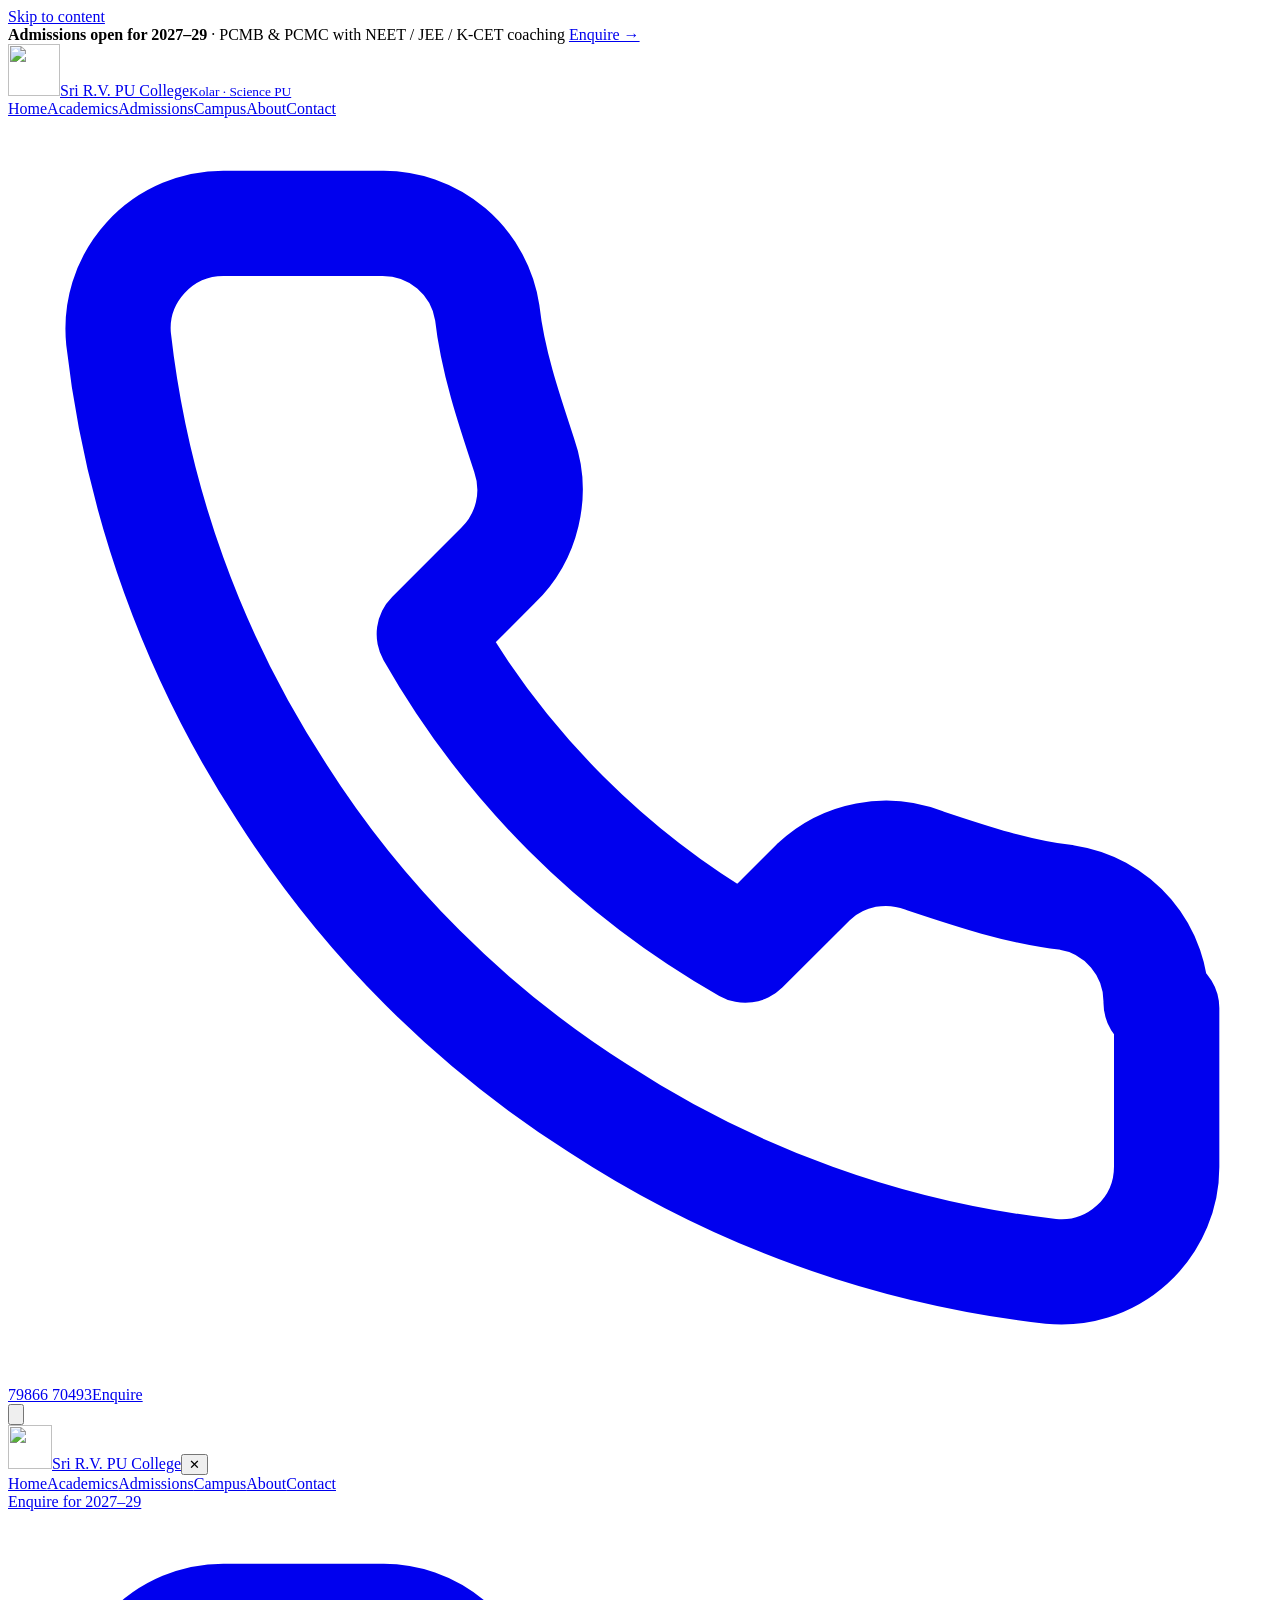
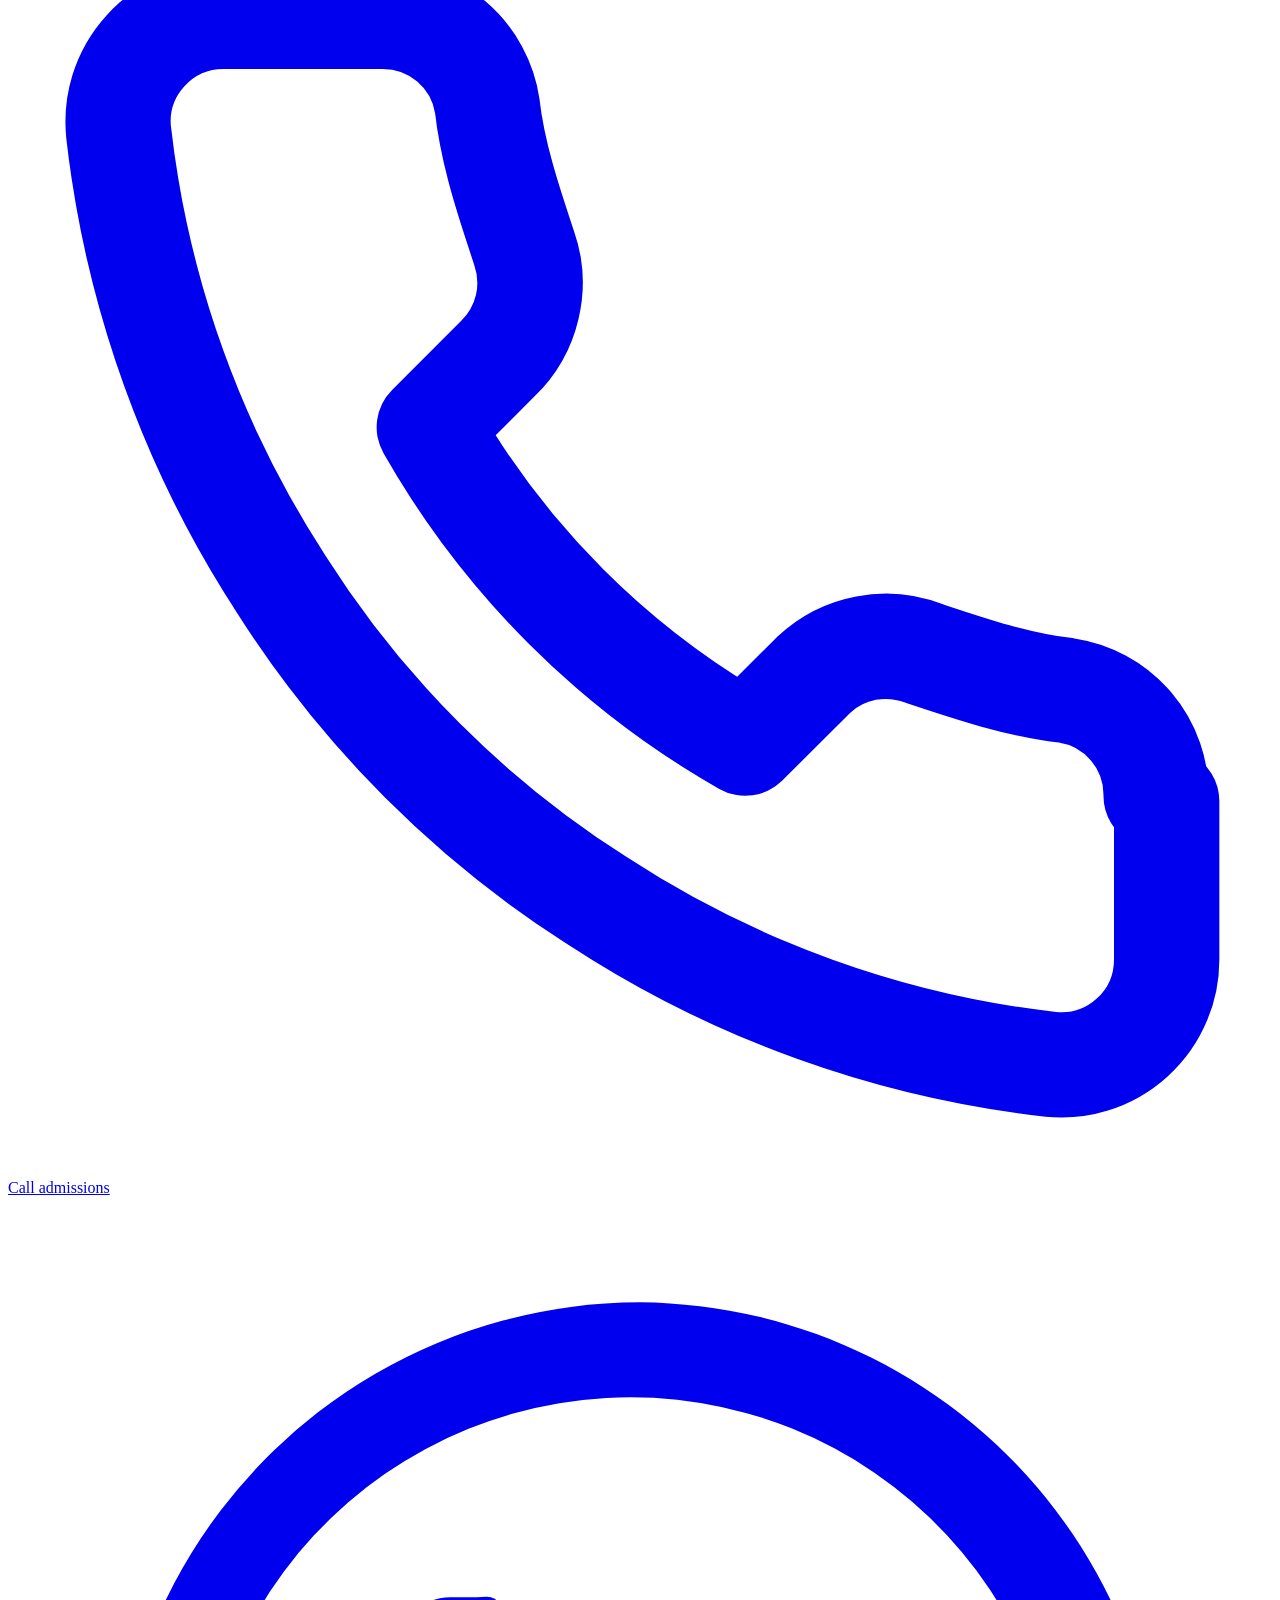
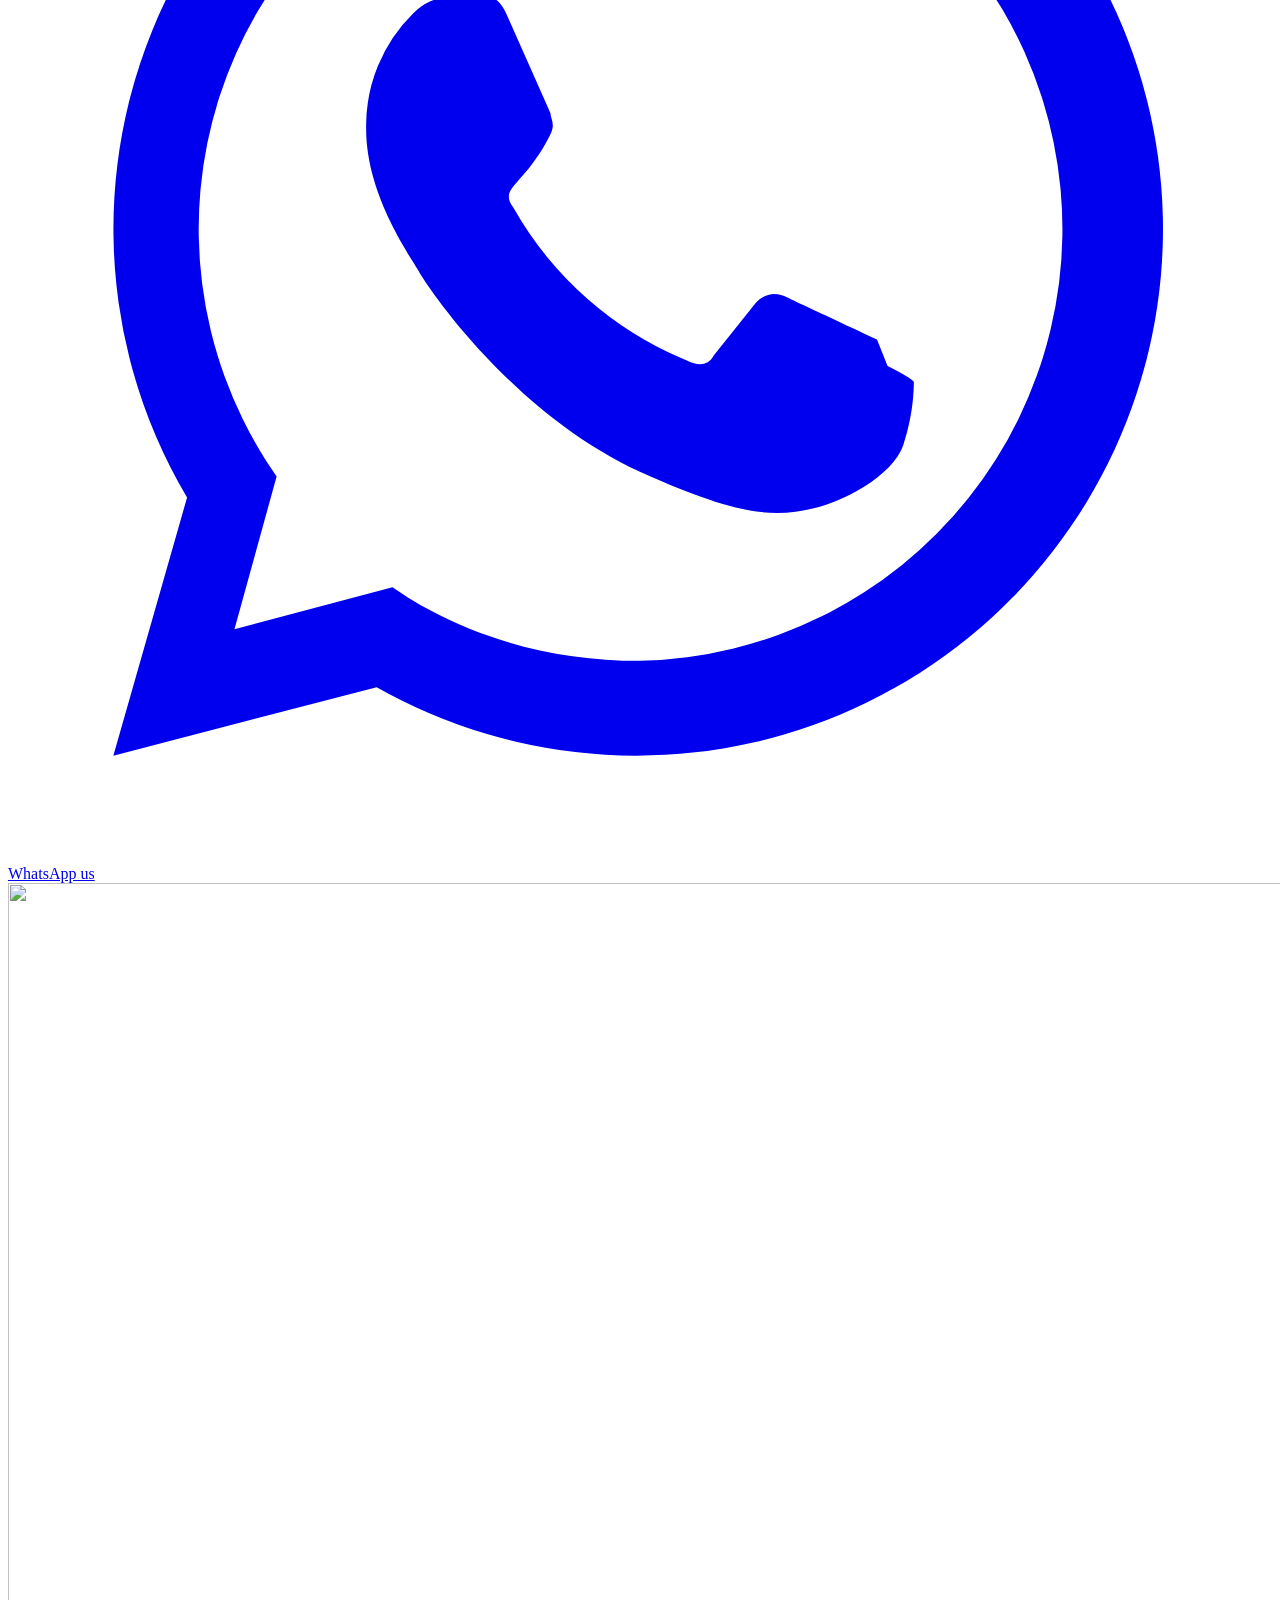
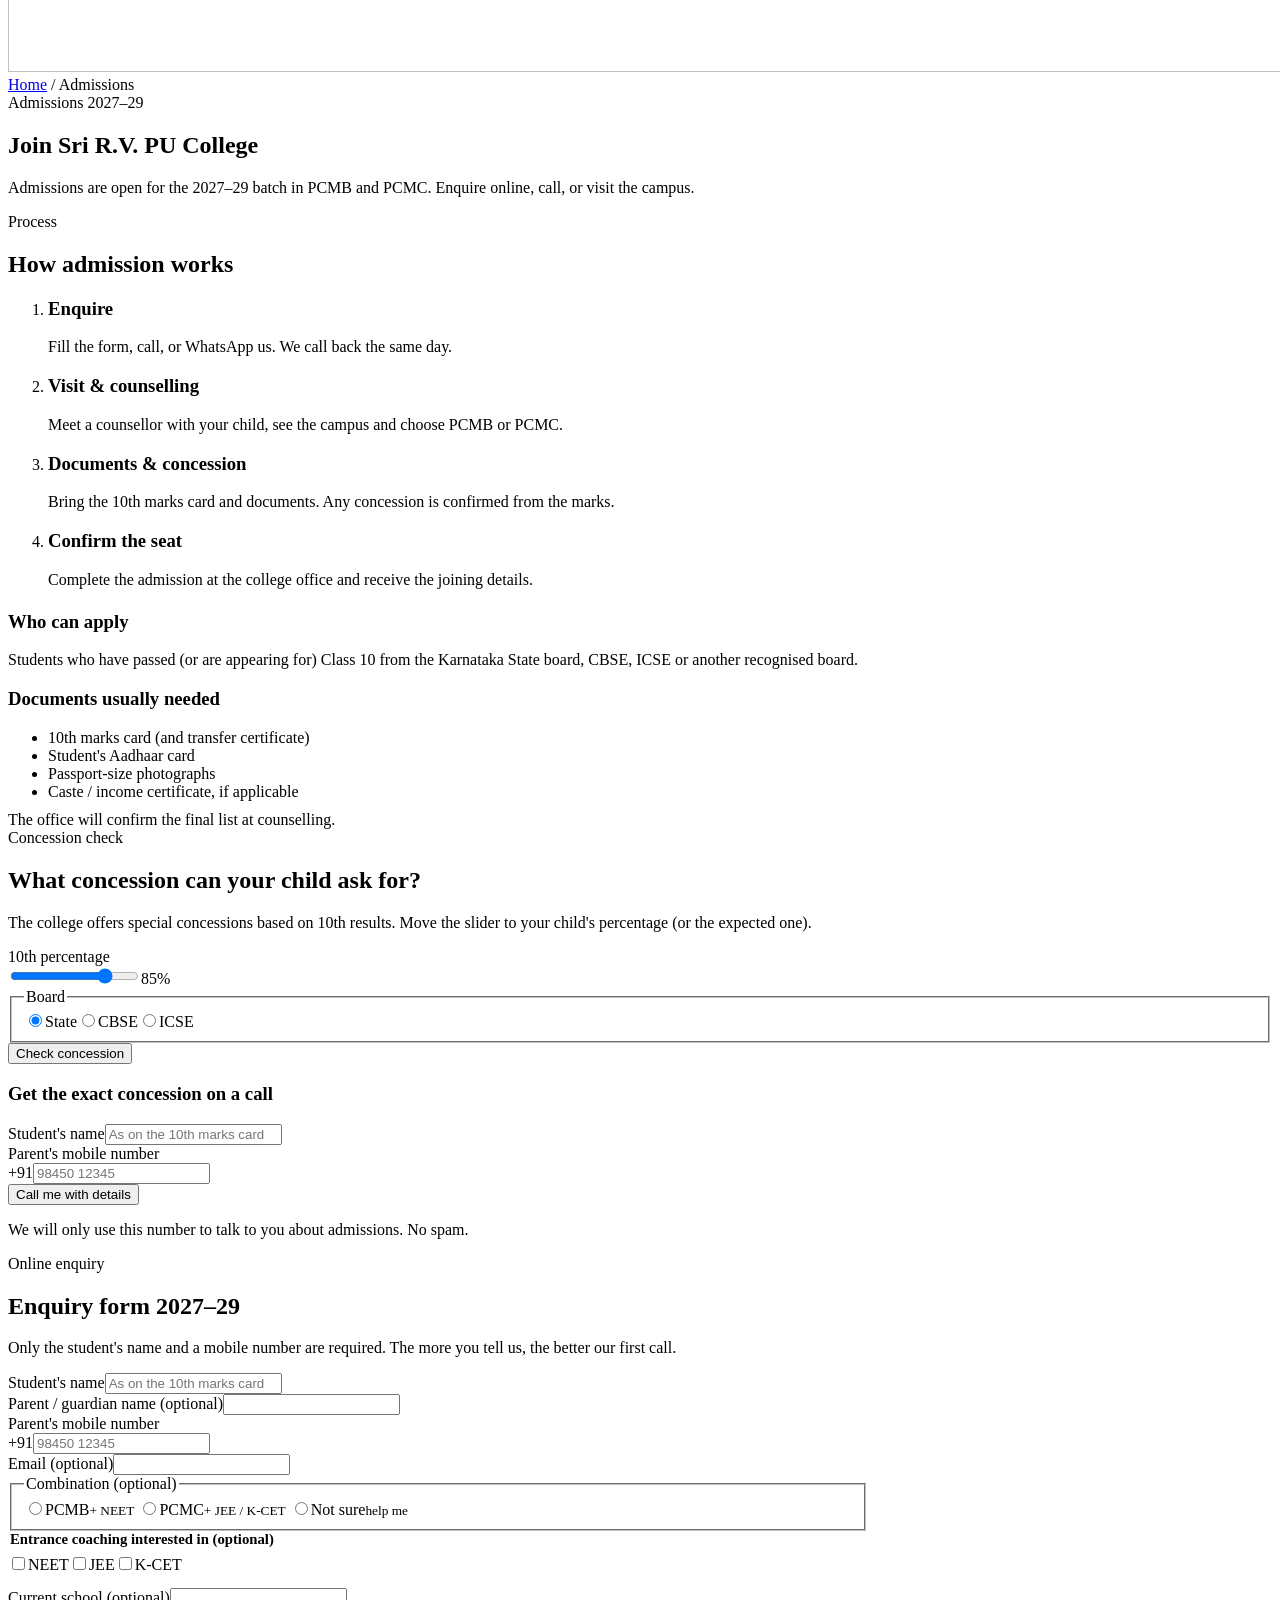
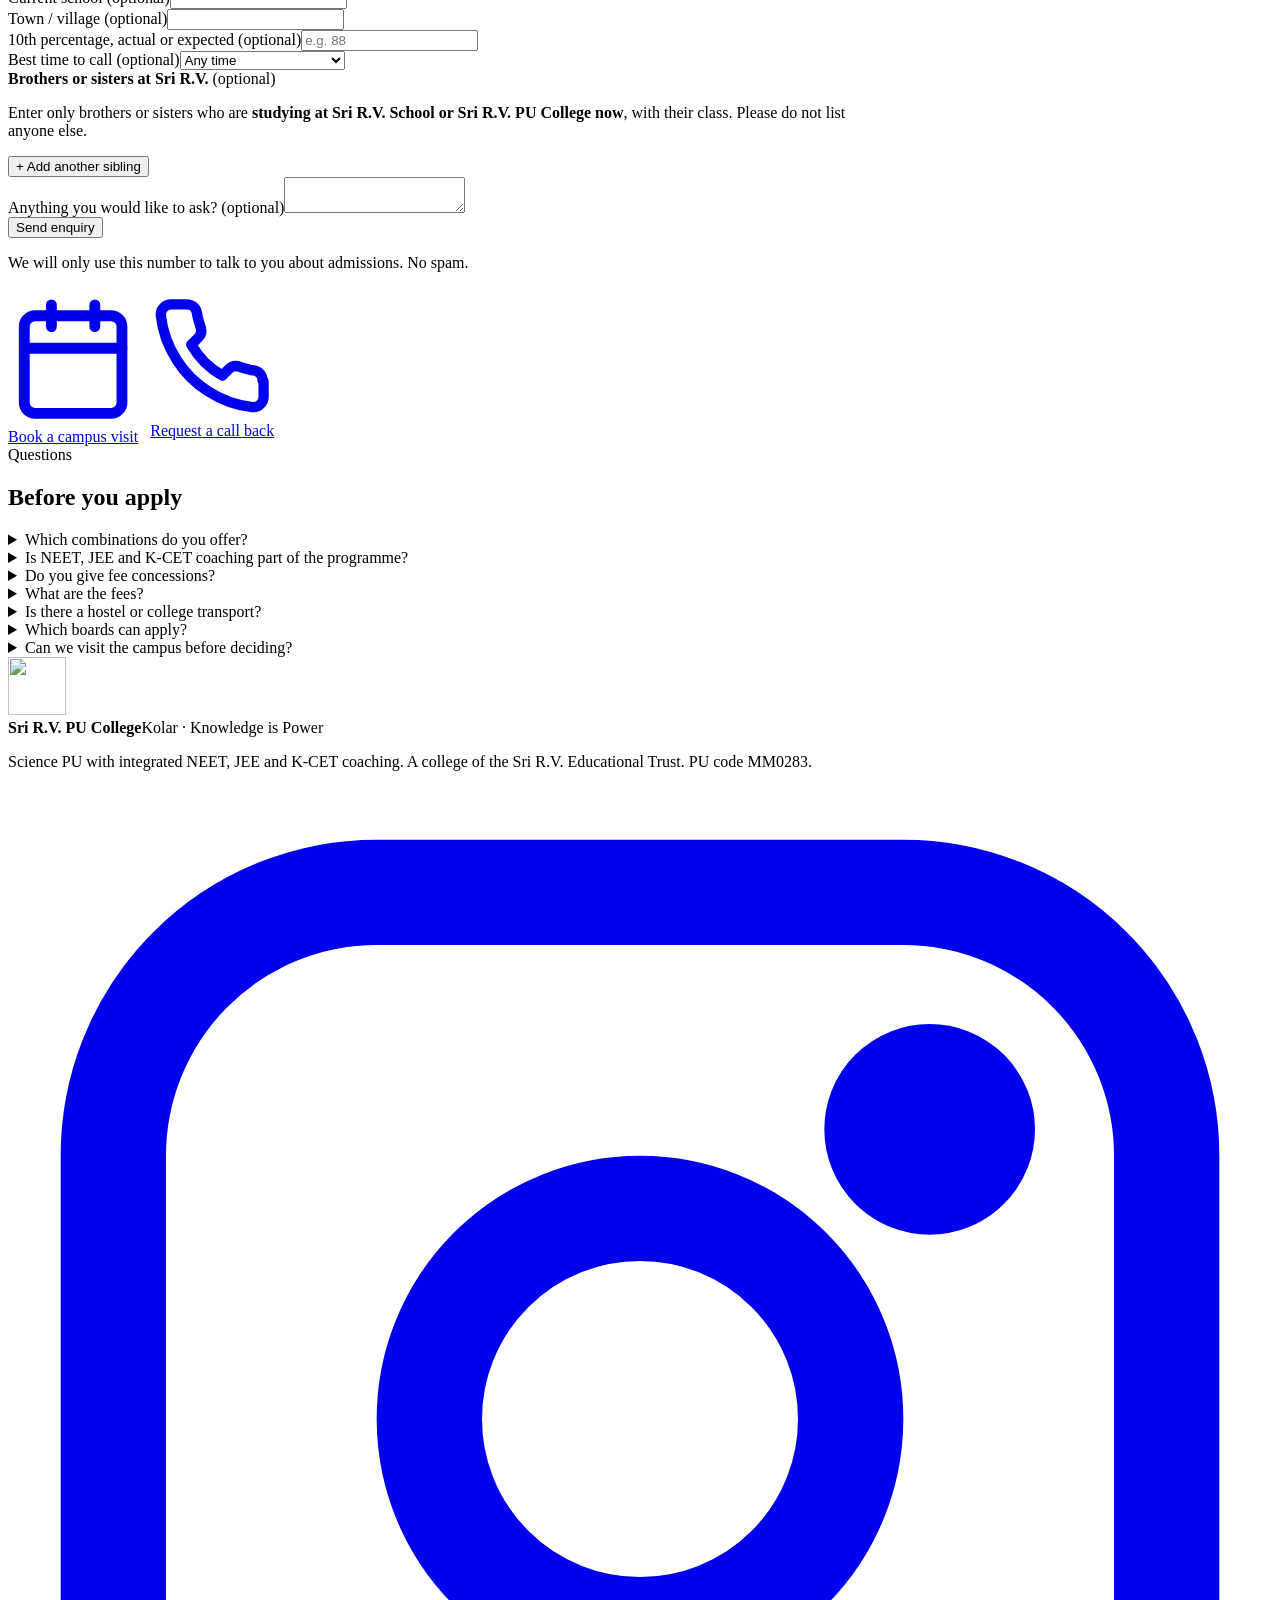
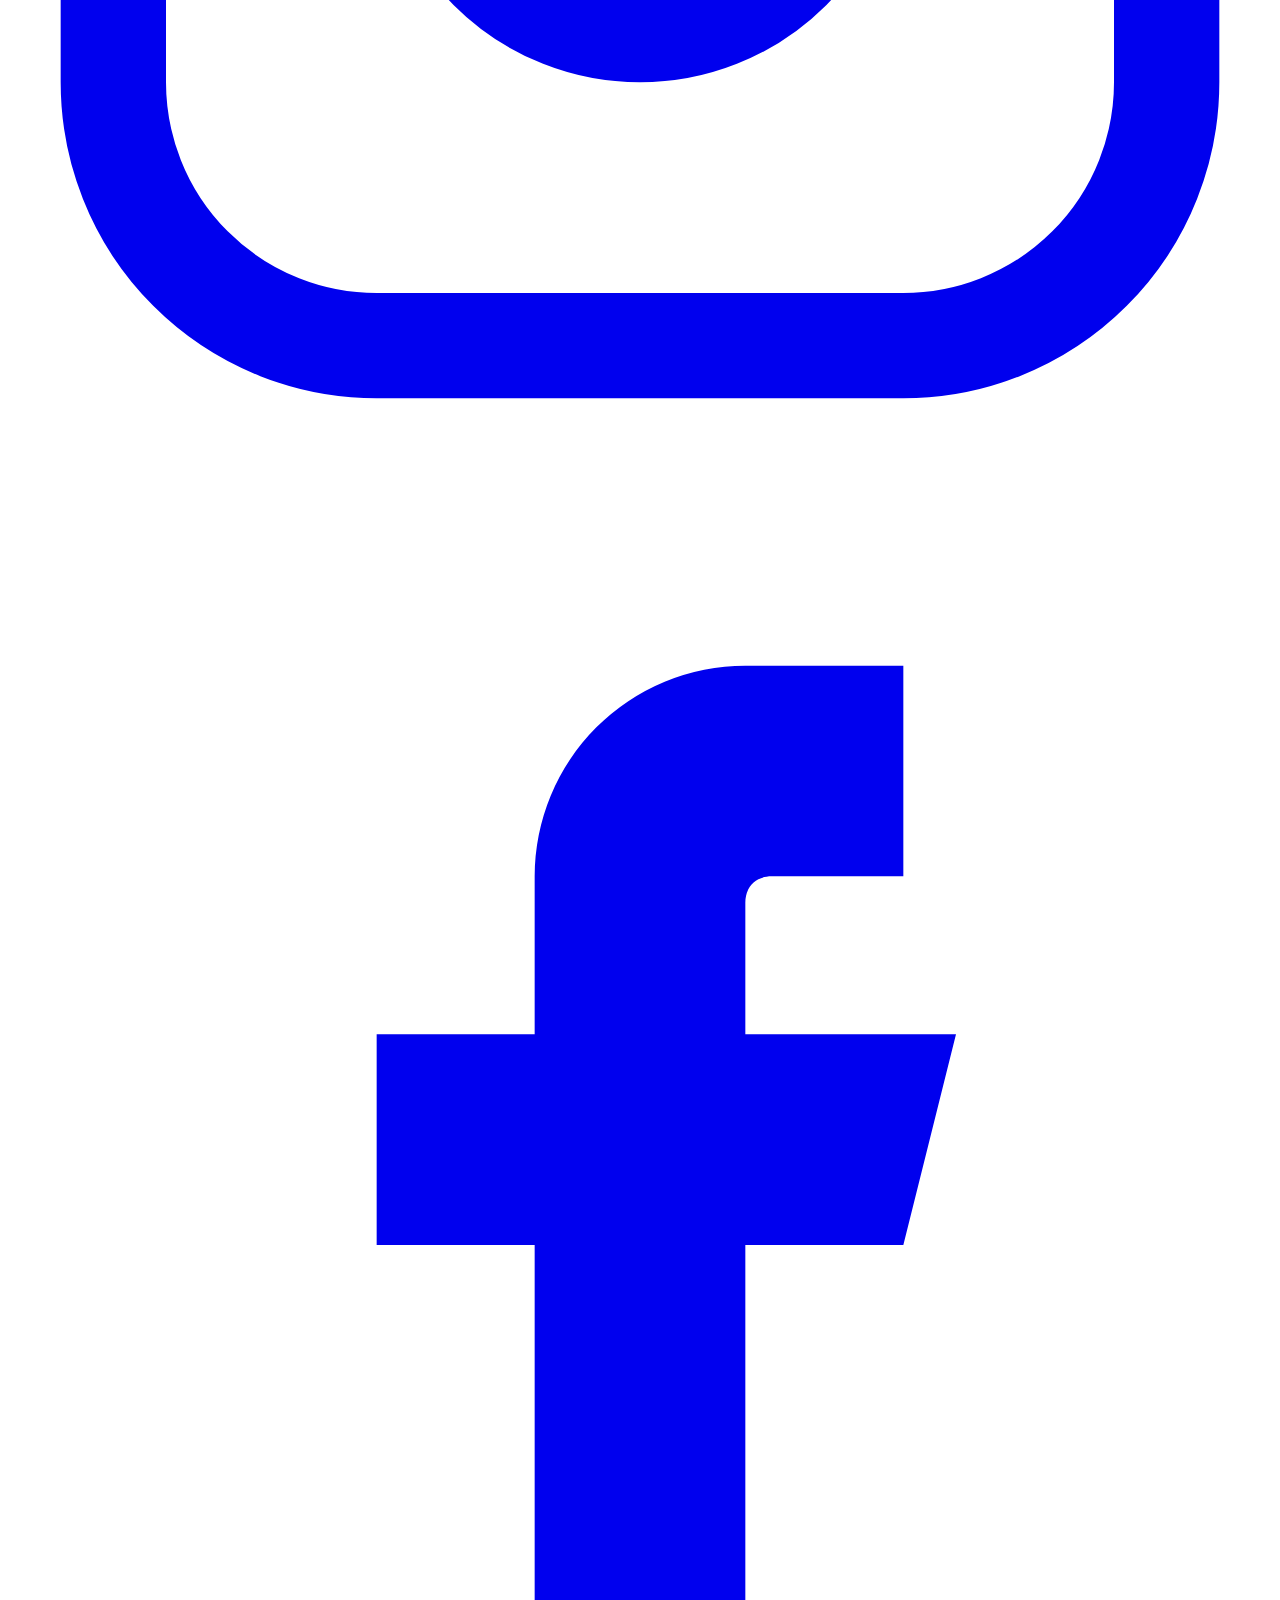
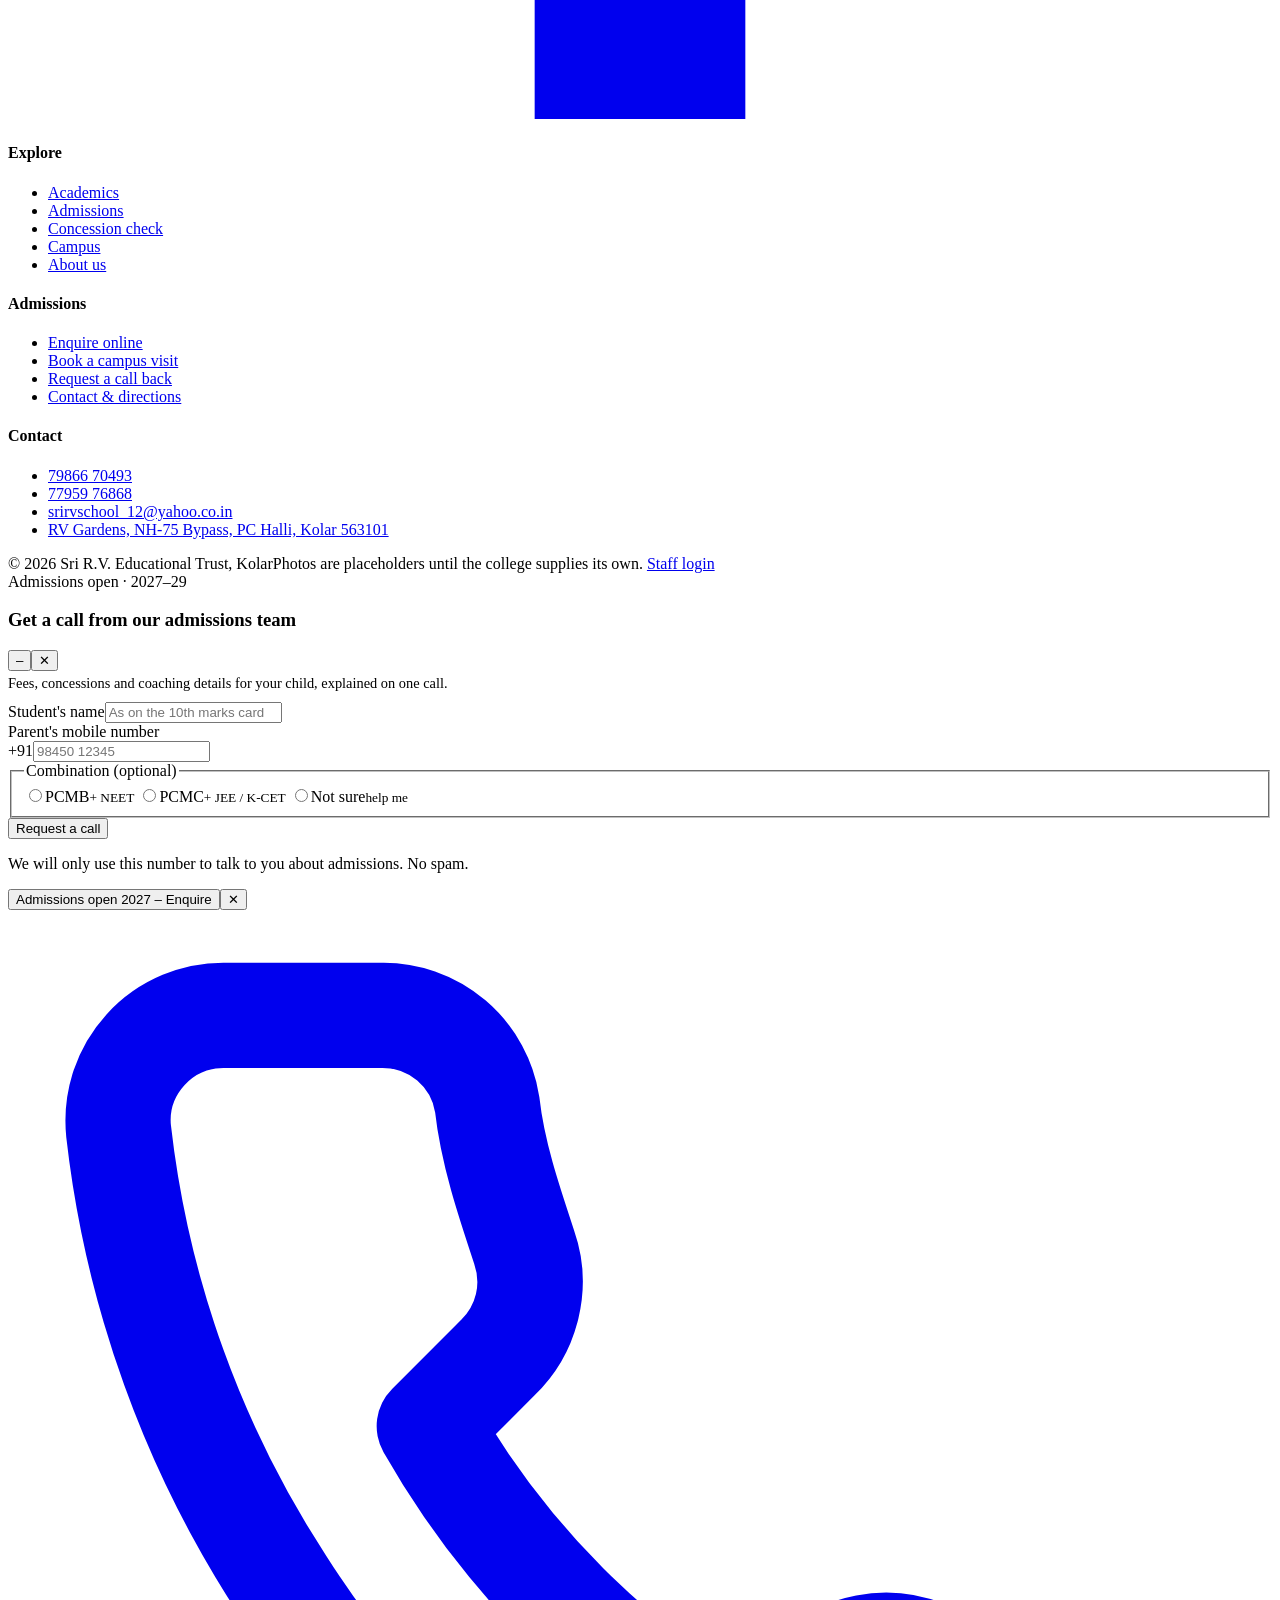
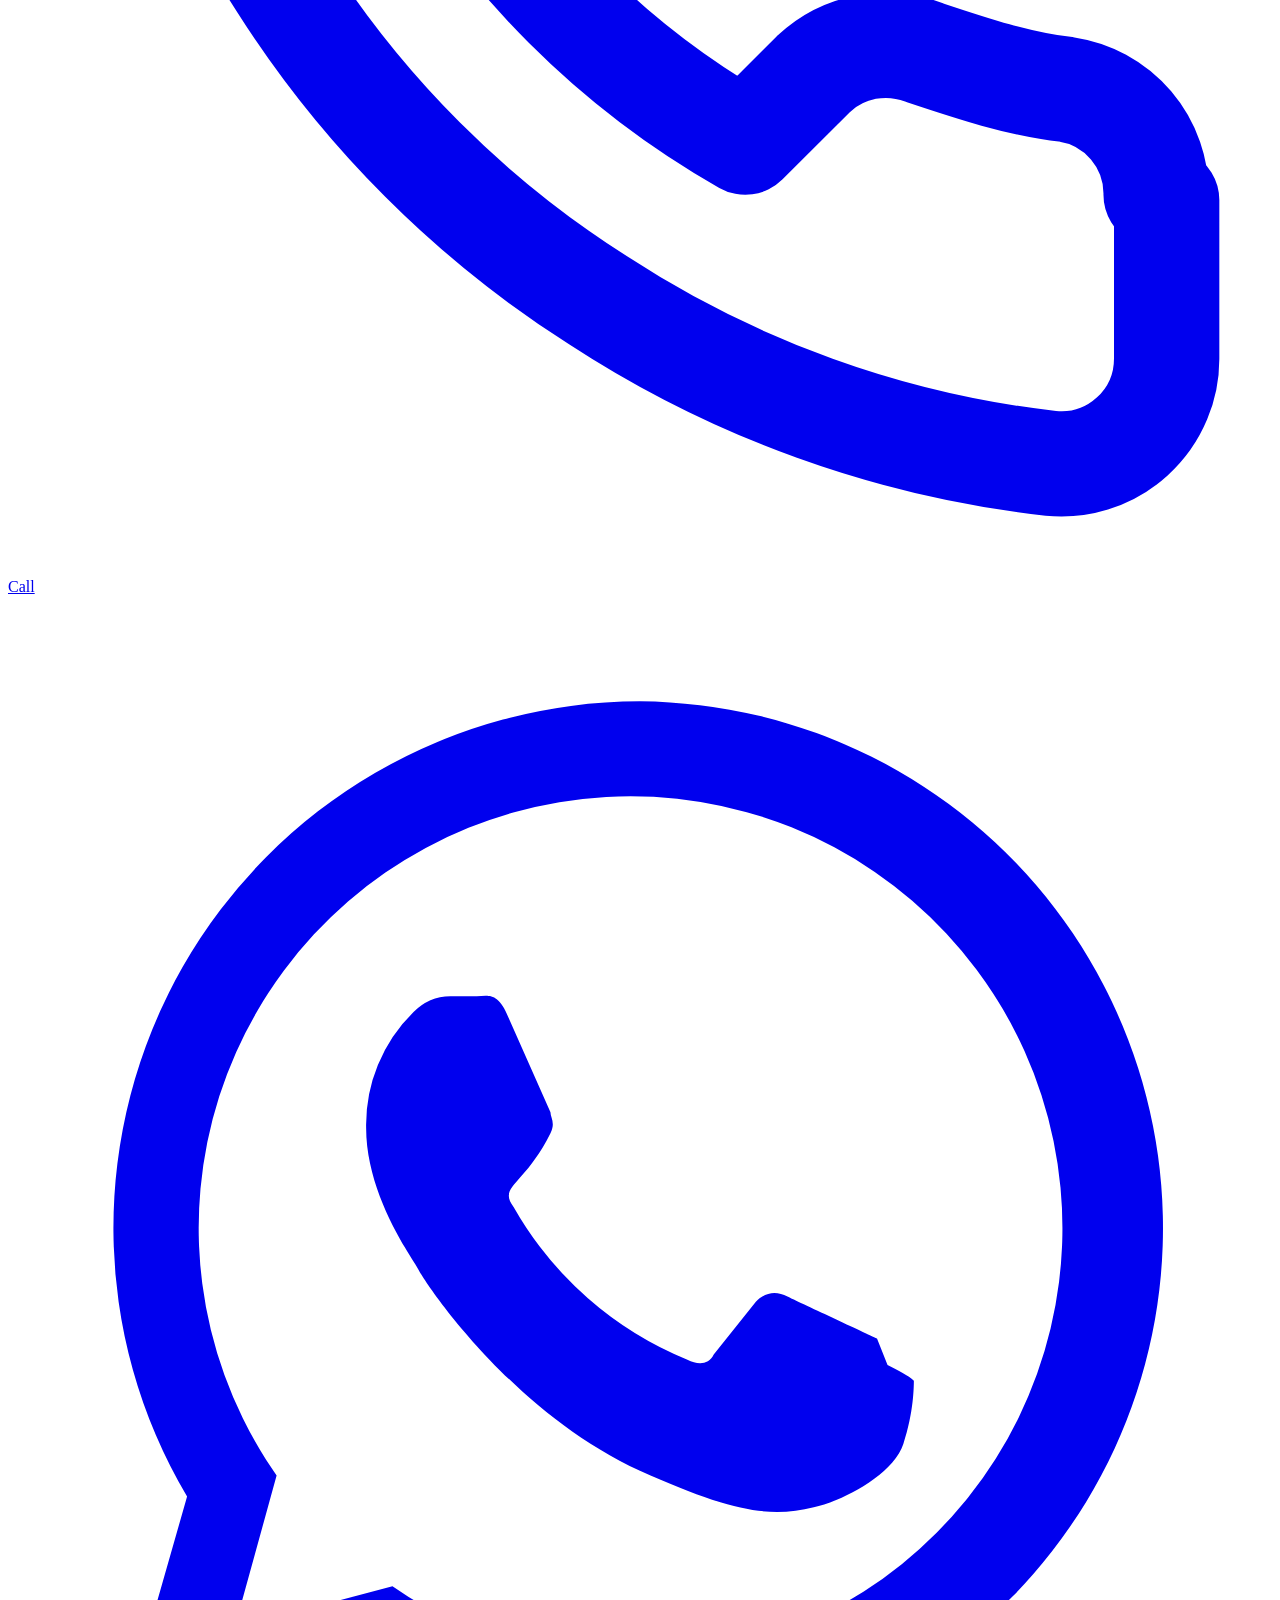
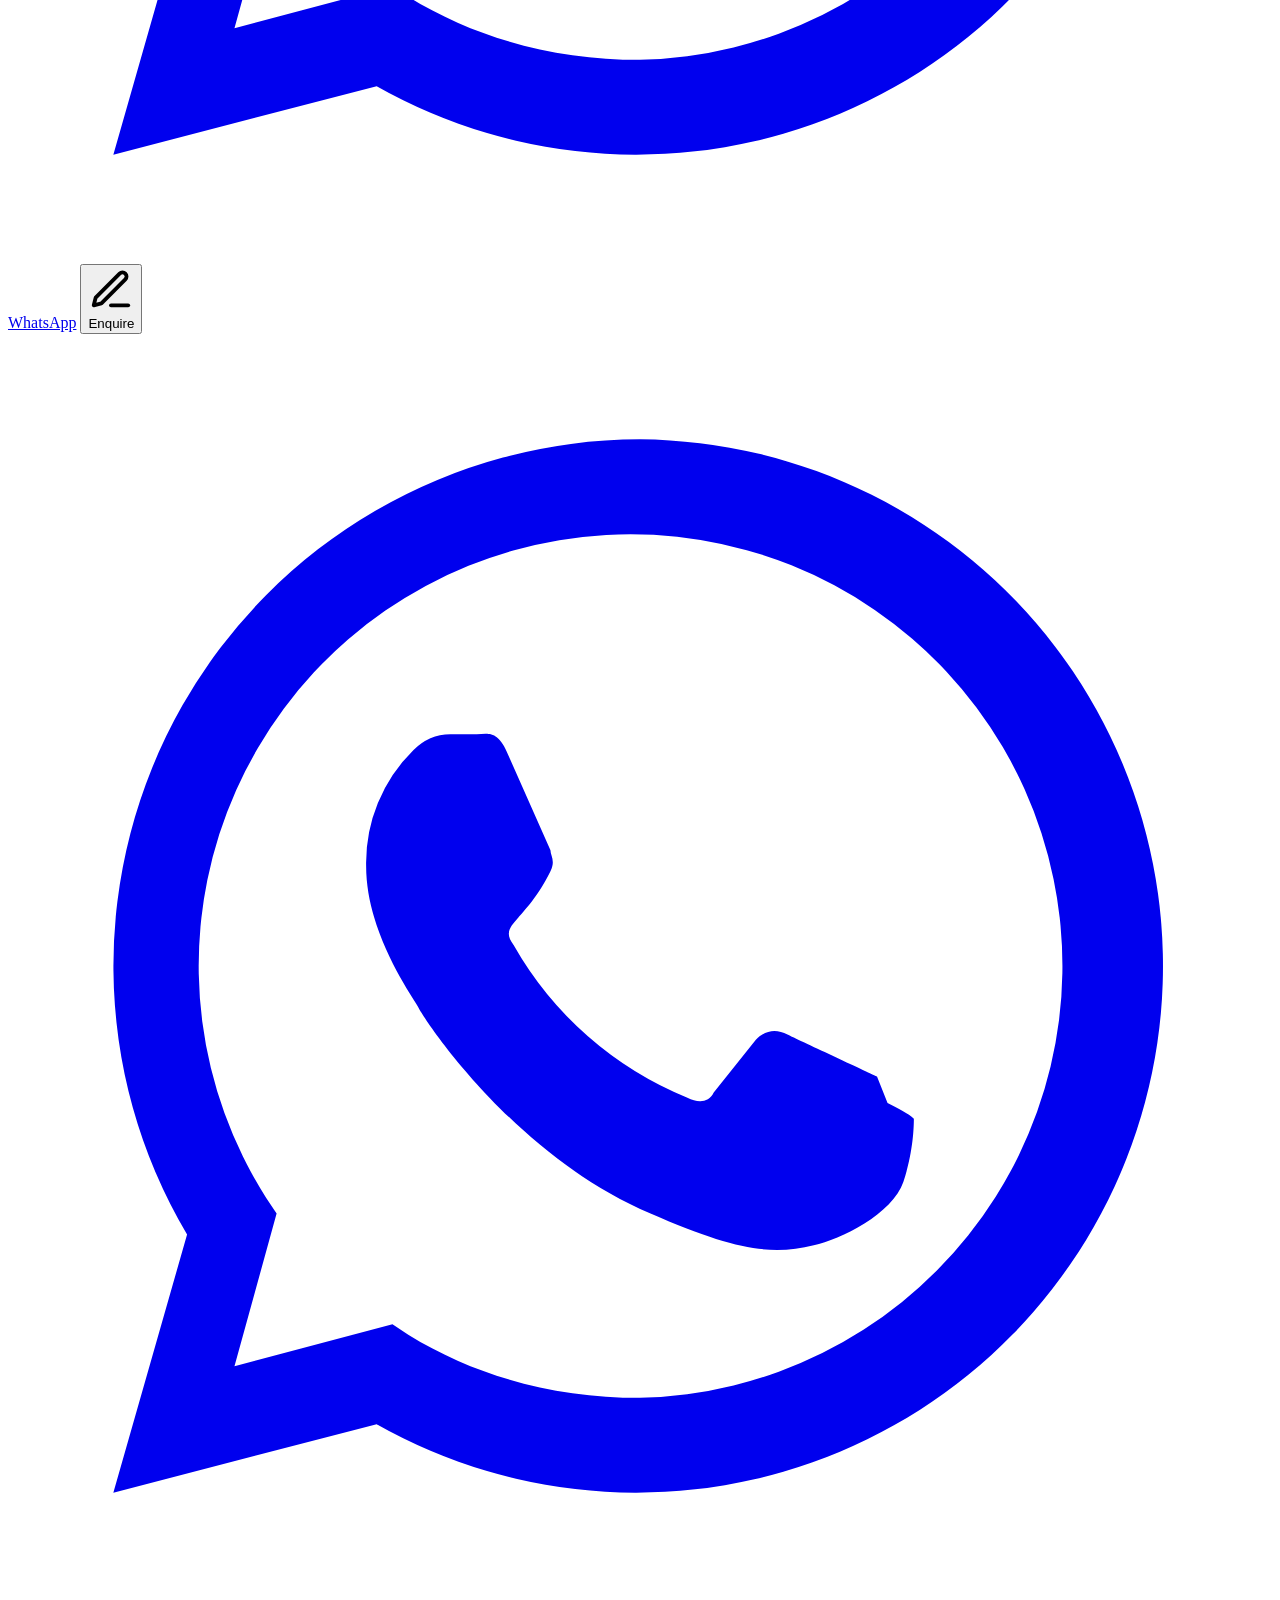
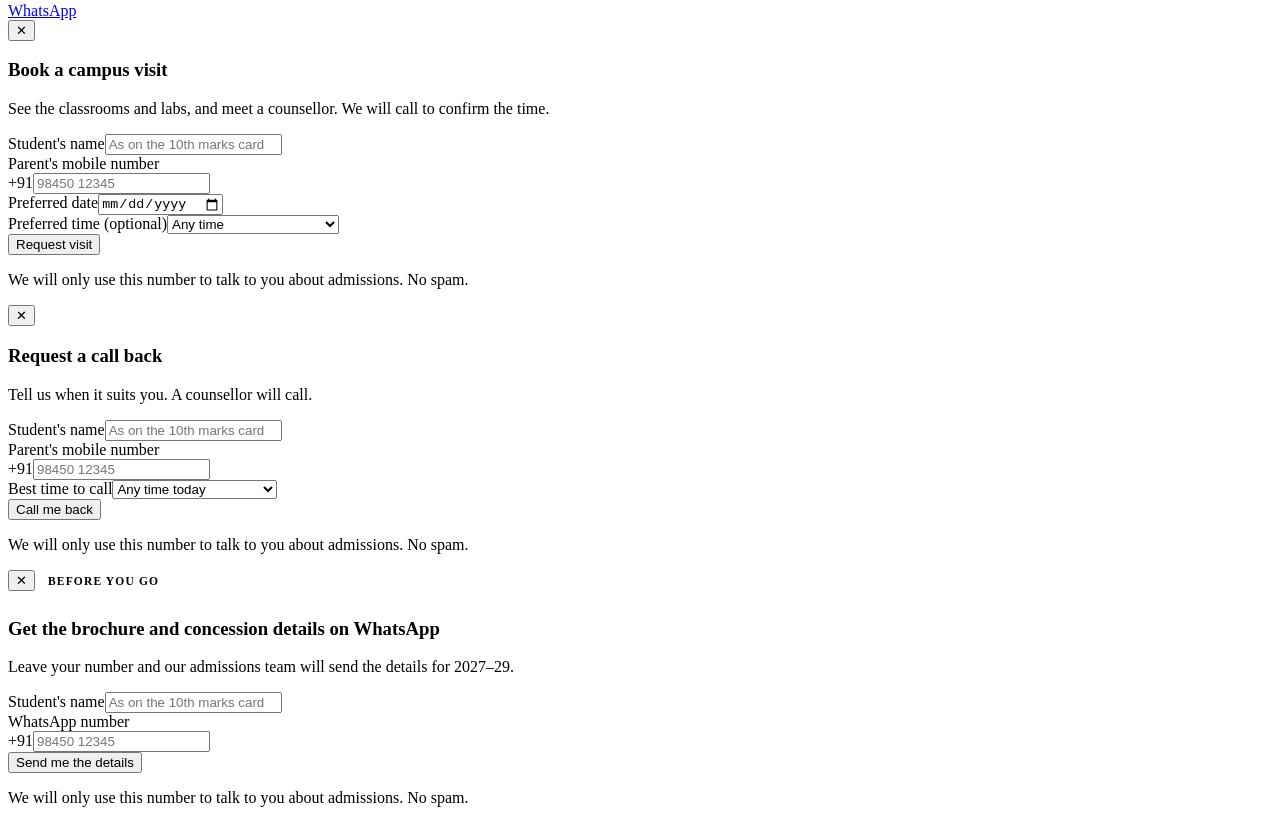
==== website/admissions.html @ 0f22b4b9 "Website: pages, SEO files, Vercel config" ====
<!doctype html>
<html lang="en-IN" class="no-js">
<head>
<meta charset="utf-8">
<meta name="viewport" content="width=device-width, initial-scale=1, viewport-fit=cover">
<title>Admissions 2027–29 · Enquiry, concessions & visits · Sri R.V. PU College, Kolar</title>
<meta name="description" content="Apply to Sri R.V. PU College, Kolar for 2027–29. Admission steps, documents, a 10th-marks concession check and the online enquiry form.">
<link rel="canonical" href="https://srirvpucollege.com/admissions.html">
<meta name="theme-color" content="#172b49">
<meta property="og:type" content="website">
<meta property="og:site_name" content="Sri R.V. PU College, Kolar">
<meta property="og:title" content="Admissions 2027–29 · Enquiry, concessions & visits · Sri R.V. PU College, Kolar">
<meta property="og:description" content="Apply to Sri R.V. PU College, Kolar for 2027–29. Admission steps, documents, a 10th-marks concession check and the online enquiry form.">
<meta property="og:url" content="https://srirvpucollege.com/admissions.html">
<meta property="og:image" content="https://srirvpucollege.com/assets/img/og.jpg">
<meta property="og:locale" content="en_IN">
<meta name="twitter:card" content="summary_large_image">
<link rel="icon" href="assets/favicon.svg" type="image/svg+xml">
<link rel="icon" href="assets/favicon-32.png" sizes="32x32" type="image/png">
<link rel="apple-touch-icon" href="assets/apple-touch-icon.png">
<link rel="preload" href="assets/fonts/serif.woff2" as="font" type="font/woff2" crossorigin>
<link rel="preload" href="assets/fonts/sans.woff2" as="font" type="font/woff2" crossorigin>
<link rel="stylesheet" href="assets/site.css?v=1792984249">
<script type="application/ld+json">{"@context": "https://schema.org", "@type": "EducationalOrganization", "name": "Sri R.V. PU College", "alternateName": ["Sri R.V. Pre-University College", "Sri RV PU College Kolar"], "url": "https://srirvpucollege.com/", "logo": "https://srirvpucollege.com/assets/crest.svg", "image": "https://srirvpucollege.com/assets/img/og.jpg", "description": "Science PU college in Kolar offering PCMB and PCMC with integrated NEET, JEE and K-CET coaching.", "telephone": ["+91-79866-70493", "+91-77959-76868", "+91-91411-96063", "+91-89713-16868"], "email": "srirvschool_12@yahoo.co.in", "address": {"@type": "PostalAddress", "streetAddress": "RV Gardens, NH-75 Bypass, PC Halli", "addressLocality": "Kolar", "addressRegion": "Karnataka", "postalCode": "563101", "addressCountry": "IN"}, "geo": {"@type": "GeoCoordinates", "latitude": 13.119963, "longitude": 78.1308761}, "hasMap": "https://maps.google.com/?cid=14675288093548612363", "parentOrganization": {"@type": "Organization", "name": "Sri R.V. Educational Trust"}, "sameAs": ["https://www.instagram.com/sri.r.v.school_and_pucollege/", "https://www.facebook.com/RVISKL"]}</script>
</head>
<body>
<a class="skip" href="#main">Skip to content</a>
<div class="announce" role="region" aria-label="Admissions announcement"><div class="container">
<span class="dot" aria-hidden="true"></span><span><b>Admissions open for 2027–29</b><span class="ann-more"> · PCMB &amp; PCMC with NEET / JEE / K-CET coaching</span></span>
<a href="admissions.html#enquire">Enquire&nbsp;→</a></div></div>
<header class="site-header"><div class="container">
<a class="brand" href="index.html" aria-label="Sri R.V. PU College, home"><img src="assets/crest.svg" alt="" width="52" height="52"><span class="bn">Sri R.V. PU College<small>Kolar · Science PU</small></span></a>
<nav class="nav" aria-label="Main"><a href="index.html">Home</a><a href="academics.html">Academics</a><a href="admissions.html" aria-current="page">Admissions</a><a href="campus.html">Campus</a><a href="about.html">About</a><a href="contact.html">Contact</a></nav>
<div class="head-cta"><a class="btn outline" data-tel="admissions" href="tel:+917986670493"><svg viewBox="0 0 24 24" fill="none" stroke="currentColor" stroke-width="2" stroke-linecap="round" stroke-linejoin="round" aria-hidden="true"><path d="M22 16.9v3a2 2 0 0 1-2.2 2 19.8 19.8 0 0 1-8.6-3.1 19.5 19.5 0 0 1-6-6A19.8 19.8 0 0 1 2.1 4.2 2 2 0 0 1 4.1 2h3a2 2 0 0 1 2 1.7c.1.9.4 1.8.7 2.7a2 2 0 0 1-.5 2.1L8 9.8a16 16 0 0 0 6 6l1.3-1.3a2 2 0 0 1 2.1-.4c.9.3 1.8.6 2.7.7a2 2 0 0 1 1.7 2z"/></svg><span>79866 70493</span></a><a class="btn primary" href="admissions.html#enquire">Enquire</a></div>
<button class="menu-btn" type="button" data-open-nav aria-controls="mobile-nav" aria-expanded="false" aria-label="Open menu"><svg viewBox="0 0 24 24" fill="none" stroke="currentColor" stroke-width="2" stroke-linecap="round" aria-hidden="true"><path d="M4 7h16M4 12h16M4 17h16"/></svg></button>
</div></header>
<div class="mobile-nav" id="mobile-nav"><div class="panel" role="dialog" aria-modal="true" aria-label="Menu">
<div class="top"><a class="brand" href="index.html"><img src="assets/crest.svg" alt="" width="44" height="44"><span class="bn">Sri R.V. PU College</span></a><button class="menu-btn" type="button" data-close-nav aria-label="Close menu">✕</button></div>
<nav aria-label="Mobile"><a class="item" href="index.html">Home</a><a class="item" href="academics.html">Academics</a><a class="item" href="admissions.html" aria-current="page">Admissions</a><a class="item" href="campus.html">Campus</a><a class="item" href="about.html">About</a><a class="item" href="contact.html">Contact</a></nav>
<div class="cta"><a class="btn primary block" href="admissions.html#enquire">Enquire for 2027–29</a><a class="btn outline block" data-tel="admissions" href="tel:+917986670493"><svg viewBox="0 0 24 24" fill="none" stroke="currentColor" stroke-width="2" stroke-linecap="round" stroke-linejoin="round" aria-hidden="true"><path d="M22 16.9v3a2 2 0 0 1-2.2 2 19.8 19.8 0 0 1-8.6-3.1 19.5 19.5 0 0 1-6-6A19.8 19.8 0 0 1 2.1 4.2 2 2 0 0 1 4.1 2h3a2 2 0 0 1 2 1.7c.1.9.4 1.8.7 2.7a2 2 0 0 1-.5 2.1L8 9.8a16 16 0 0 0 6 6l1.3-1.3a2 2 0 0 1 2.1-.4c.9.3 1.8.6 2.7.7a2 2 0 0 1 1.7 2z"/></svg>Call admissions</a><a class="btn wa block" data-wa href="#"><svg viewBox="0 0 24 24" fill="currentColor" aria-hidden="true"><path d="M12 2a10 10 0 0 0-8.6 15.1L2 22l5-1.3A10 10 0 1 0 12 2zm0 18.2c-1.6 0-3.1-.4-4.4-1.2l-.3-.2-3 .8.8-2.9-.2-.3A8.2 8.2 0 1 1 12 20.2zm4.5-6.1c-.2-.1-1.5-.7-1.7-.8-.2-.1-.4-.1-.6.1l-.8 1c-.1.2-.3.2-.5.1a6.7 6.7 0 0 1-3.3-2.9c-.3-.4.2-.4.7-1.4.1-.2 0-.3 0-.4l-.8-1.8c-.2-.5-.4-.4-.6-.4h-.5a1 1 0 0 0-.7.3 3 3 0 0 0-.9 2.2c0 1.3.9 2.5 1 2.7.1.2 1.8 2.8 4.4 3.9 1.6.7 2.3.8 3.1.6.5-.1 1.5-.6 1.7-1.2.2-.6.2-1.1.2-1.2-.1-.1-.3-.2-.5-.3z"/></svg>WhatsApp us</a></div>
</div></div>
<main id="main">
<section class="page-hero"><div class="bg"><img src="assets/img/facade-road.jpg" alt="" width="1400" height="789"></div><div class="container">
<div class="crumbs"><a href="index.html">Home</a> / Admissions</div>
<span class="eyebrow">Admissions 2027–29</span><h1>Join Sri R.V. PU College</h1><p class="lede">Admissions are open for the 2027–29 batch in PCMB and PCMC. Enquire online, call, or visit the campus.</p></div></section>
<section class="section"><div class="container">
<div class="sec-head"><div><span class="eyebrow">Process</span><h2>How admission works</h2></div></div>
<ol class="steps">
<li class="reveal"><h3>Enquire</h3><p>Fill the form, call, or WhatsApp us. We call back the same day.</p></li>
<li class="reveal"><h3>Visit &amp; counselling</h3><p>Meet a counsellor with your child, see the campus and choose PCMB or PCMC.</p></li>
<li class="reveal"><h3>Documents &amp; concession</h3><p>Bring the 10th marks card and documents. Any concession is confirmed from the marks.</p></li>
<li class="reveal"><h3>Confirm the seat</h3><p>Complete the admission at the college office and receive the joining details.</p></li>
</ol>
<div class="grid c2" style="margin-top:22px">
<div class="card reveal"><h3>Who can apply</h3><p class="muted">Students who have passed (or are appearing for) Class 10 from the Karnataka State board, CBSE, ICSE or another recognised board.</p></div>
<div class="card reveal"><h3>Documents usually needed</h3><ul class="muted" style="margin:0"><li>10th marks card (and transfer certificate)</li><li>Student's Aadhaar card</li><li>Passport-size photographs</li><li>Caste / income certificate, if applicable</li></ul><p class="small muted" style="margin:10px 0 0">The office will confirm the final list at counselling.</p></div>
</div></div></section>

<section class="section cream" id="concession"><div class="container">
<div class="concession reveal">
<div><span class="eyebrow">Concession check</span><h2>What concession can your child ask for?</h2>
<p class="lede">The college offers special concessions based on 10th results. Move the slider to your child's percentage (or the expected one).</p>
<form id="concession-form" novalidate>
<div class="field"><label for="pct">10th percentage</label><div class="range-row"><input type="range" id="pct" min="35" max="100" step="1" value="85" aria-describedby="pct-out"><output id="pct-out" for="pct">85%</output></div></div>
<fieldset class="seg field"><legend>Board</legend>
<label><input type="radio" name="board" value="State" checked><span>State</span></label><label><input type="radio" name="board" value="CBSE"><span>CBSE</span></label><label><input type="radio" name="board" value="ICSE"><span>ICSE</span></label></fieldset>
<button class="btn primary" type="submit">Check concession</button>
</form></div>
<div>
<div class="conc-result" id="conc-result" hidden tabindex="-1" aria-live="polite"><div class="big"></div><p class="txt" style="margin:0"></p></div>
<div class="lead-card" style="margin-top:16px;box-shadow:none;border:1px solid var(--line)">
<h3>Get the exact concession on a call</h3>
<form data-lead data-channel="enquiry-page" id="conc-lead">
<div class="field"><label for="cl-name">Student's name</label><input type="text" id="cl-name" name="student_name" autocomplete="name" maxlength="100" placeholder="As on the 10th marks card" required></div>
<div class="field"><label for="cl-mob">Parent's mobile number</label><div class="tel-wrap"><span class="cc" aria-hidden="true">+91</span><input type="tel" id="cl-mob" name="mobile" inputmode="numeric" autocomplete="tel-national" maxlength="16" placeholder="98450 12345" required></div></div>
<input type="hidden" name="m10_percent" value="">
<button class="btn primary block" type="submit">Call me with details</button><p class="consent">We will only use this number to talk to you about admissions. No spam.</p><div class="form-status"></div>
</form></div></div>
</div></div></section>

<section class="section" id="enquire"><div class="container" style="max-width:860px">
<div class="sec-head"><div><span class="eyebrow">Online enquiry</span><h2>Enquiry form 2027–29</h2><p class="lede">Only the student's name and a mobile number are required. The more you tell us, the better our first call.</p></div></div>
<div class="lead-card">
<p class="pulse" data-pulse aria-live="polite"></p>
<form data-lead data-channel="enquiry-page">
<div class="form-grid two">
<div class="field"><label for="enq-name">Student's name</label><input type="text" id="enq-name" name="student_name" autocomplete="name" maxlength="100" placeholder="As on the 10th marks card" required></div>
<div class="field"><label for="enq-parent">Parent / guardian name <span class="opt">(optional)</span></label><input type="text" id="enq-parent" name="parent_name" autocomplete="off" maxlength="100"></div>
<div class="field"><label for="enq-mob">Parent's mobile number</label><div class="tel-wrap"><span class="cc" aria-hidden="true">+91</span><input type="tel" id="enq-mob" name="mobile" inputmode="numeric" autocomplete="tel-national" maxlength="16" placeholder="98450 12345" required></div></div>
<div class="field"><label for="enq-email">Email <span class="opt">(optional)</span></label><input type="email" id="enq-email" name="email" autocomplete="email" maxlength="120"></div>
<div class="span2"><fieldset class="seg field"><legend>Combination <span class="opt">(optional)</span></legend>
<label><input type="radio" name="stream" value="PCMB"><span>PCMB<small>+ NEET</small></span></label>
<label><input type="radio" name="stream" value="PCMC"><span>PCMC<small>+ JEE / K-CET</small></span></label>
<label><input type="radio" name="stream" value=""><span>Not sure<small>help me</small></span></label></fieldset></div>
<fieldset class="field span2" style="border:0;padding:0;margin:0 0 14px"><legend class="lbl" style="font-weight:700;font-size:.92rem;color:var(--navy);margin-bottom:6px">Entrance coaching interested in <span class="opt">(optional)</span></legend>
<div class="checks"><label><input type="checkbox" name="coaching" value="NEET">NEET</label><label><input type="checkbox" name="coaching" value="JEE">JEE</label><label><input type="checkbox" name="coaching" value="CET">K-CET</label></div></fieldset>
<div class="field"><label for="enq-school">Current school <span class="opt">(optional)</span></label><input type="text" id="enq-school" name="prev_school" maxlength="150"></div>
<div class="field"><label for="enq-town">Town / village <span class="opt">(optional)</span></label><input type="text" id="enq-town" name="town" maxlength="60" autocomplete="address-level2"></div>
<div class="field"><label for="enq-pct">10th percentage, actual or expected <span class="opt">(optional)</span></label><input type="text" id="enq-pct" name="m10_percent" inputmode="decimal" maxlength="6" placeholder="e.g. 88"></div>
<div class="field"><label for="enq-time">Best time to call <span class="opt">(optional)</span></label><select id="enq-time" name="preferred_time"><option value="">Any time</option><option>Morning (9 am – 12 pm)</option><option>Afternoon (12 – 4 pm)</option><option>Evening (4 – 7 pm)</option></select></div>
<div class="span2"><div class="siblings-box" role="group" aria-labelledby="sib-h">
<div class="lbl" id="sib-h" style="font-weight:700;color:var(--navy)">Brothers or sisters at Sri R.V. <span class="opt" style="font-weight:500;color:var(--muted)">(optional)</span></div>
<p class="note">Enter only brothers or sisters who are <b>studying at Sri R.V. School or Sri R.V. PU College now</b>, with their class. Please do not list anyone else.</p>
<div class="sib-list"></div>
<button type="button" class="add-sib">+ Add another sibling</button>
<div class="field-err" aria-live="polite"></div></div></div>
<div class="field span2"><label for="enq-msg">Anything you would like to ask? <span class="opt">(optional)</span></label><textarea id="enq-msg" name="message" maxlength="1000"></textarea></div>
</div>
<button class="btn primary" type="submit">Send enquiry</button>
<p class="consent">We will only use this number to talk to you about admissions. No spam.</p>
<div class="form-status"></div>
</form></div>
<div style="display:flex;flex-wrap:wrap;gap:12px;margin-top:22px"><a class="btn outline" href="#" data-modal="visit-modal"><svg viewBox="0 0 24 24" fill="none" stroke="currentColor" stroke-width="2" stroke-linecap="round" aria-hidden="true"><rect x="3" y="4" width="18" height="18" rx="2"/><path d="M16 2v4M8 2v4M3 10h18"/></svg>Book a campus visit</a><a class="btn outline" href="#" data-modal="callback-modal"><svg viewBox="0 0 24 24" fill="none" stroke="currentColor" stroke-width="2" stroke-linecap="round" stroke-linejoin="round" aria-hidden="true"><path d="M22 16.9v3a2 2 0 0 1-2.2 2 19.8 19.8 0 0 1-8.6-3.1 19.5 19.5 0 0 1-6-6A19.8 19.8 0 0 1 2.1 4.2 2 2 0 0 1 4.1 2h3a2 2 0 0 1 2 1.7c.1.9.4 1.8.7 2.7a2 2 0 0 1-.5 2.1L8 9.8a16 16 0 0 0 6 6l1.3-1.3a2 2 0 0 1 2.1-.4c.9.3 1.8.6 2.7.7a2 2 0 0 1 1.7 2z"/></svg>Request a call back</a></div>
</div></section>

<section class="section cream"><div class="container">
<div class="sec-head"><div><span class="eyebrow">Questions</span><h2>Before you apply</h2></div></div>
<div class="faq"><details class="reveal"><summary>Which combinations do you offer?</summary><div class="a"><p>Science: <b>PCMB</b> (Physics, Chemistry, Mathematics, Biology) and <b>PCMC</b> (Physics, Chemistry, Mathematics, Computer Science), each with integrated entrance coaching. For any other stream, please ask the admissions office.</p></div></details><details class="reveal"><summary>Is NEET, JEE and K-CET coaching part of the programme?</summary><div class="a"><p>Yes. Entrance coaching for NEET, JEE and K-CET is integrated with the PU course. Ask at counselling how the coaching hours and tests are arranged for your child's combination.</p></div></details><details class="reveal"><summary>Do you give fee concessions?</summary><div class="a"><p>Yes. The college offers special concessions based on 10th results. The amount depends on the final marks card. <a href="admissions.html#concession">Try the concession check</a> and we will tell you what applies.</p></div></details><details class="reveal"><summary>What are the fees?</summary><div class="a"><p>Fees are explained at counselling, together with any concession your child qualifies for. Call <a data-tel="admissions" data-tel-text href="tel:+917986670493">79866 70493</a> or request a call back.</p></div></details><details class="reveal"><summary>Is there a hostel or college transport?</summary><div class="a"><p>Please ask the admissions office about hostel and bus routes from your area; they will give you the current details.</p></div></details><details class="reveal"><summary>Which boards can apply?</summary><div class="a"><p>Students who have passed Class 10 from the Karnataka State board, CBSE, ICSE or another recognised board can apply.</p></div></details><details class="reveal"><summary>Can we visit the campus before deciding?</summary><div class="a"><p>Yes, please do. <a href="#" data-modal="visit-modal">Book a campus visit</a> and we will call to fix a time.</p></div></details></div>
</div></section>

</main>
<footer class="site-footer"><div class="container">
<div class="foot-grid">
<div><div class="foot-brand"><span class="crest-wrap"><img src="assets/crest.svg" alt="" width="58" height="58" loading="lazy"></span><div><b>Sri R.V. PU College</b><span>Kolar · Knowledge is Power</span></div></div>
<p>Science PU with integrated NEET, JEE and K-CET coaching. A college of the Sri R.V. Educational Trust. PU code MM0283.</p>
<div class="socials"><a data-social="instagram" href="#" aria-label="Instagram"><svg viewBox="0 0 24 24" fill="none" stroke="currentColor" stroke-width="2" aria-hidden="true"><rect x="2" y="2" width="20" height="20" rx="5"/><circle cx="12" cy="12" r="4"/><circle cx="17.5" cy="6.5" r="1" fill="currentColor"/></svg></a><a data-social="facebook" href="#" aria-label="Facebook"><svg viewBox="0 0 24 24" fill="currentColor" aria-hidden="true"><path d="M14 8h3V4h-3a4 4 0 0 0-4 4v3H7v4h3v9h4v-9h3l1-4h-4V8.5c0-.3.2-.5.5-.5z"/></svg></a></div></div>
<div><h4>Explore</h4><ul><li><a href="academics.html">Academics</a></li><li><a href="admissions.html">Admissions</a></li><li><a href="admissions.html#concession">Concession check</a></li><li><a href="campus.html">Campus</a></li><li><a href="about.html">About us</a></li></ul></div>
<div><h4>Admissions</h4><ul><li><a href="admissions.html#enquire">Enquire online</a></li><li><a href="#" data-modal="visit-modal">Book a campus visit</a></li><li><a href="#" data-modal="callback-modal">Request a call back</a></li><li><a href="contact.html">Contact &amp; directions</a></li></ul></div>
<div><h4>Contact</h4><ul>
<li><a data-tel="admissions" data-tel-text href="tel:+917986670493">79866 70493</a></li>
<li><a data-tel="admissions2" data-tel-text href="tel:+917795976868">77959 76868</a></li>
<li><a data-mail data-mail-text href="mailto:srirvschool_12@yahoo.co.in">srirvschool_12@yahoo.co.in</a></li>
<li><a data-maps="mapsUrl" href="https://maps.google.com/?cid=14675288093548612363">RV Gardens, NH-75 Bypass, PC Halli, Kolar 563101</a></li></ul></div>
</div>
<div class="foot-bottom"><span>© <span data-year>2026</span> Sri R.V. Educational Trust, Kolar</span><span>Photos are placeholders until the college supplies its own. <a href="https://admissionportal.srirvpucollege.com" data-staff>Staff login</a></span></div>
</div></footer>

<!-- Bottom-left enquiry slide-in (opens after ~20 s or 40% scroll; dismissal remembered for 3 days) -->
<aside class="slidein" id="slidein" aria-hidden="true" aria-labelledby="slide-title">
<div class="lead-card">
<div class="top"><div><span class="badge">Admissions open · 2027–29</span><h3 id="slide-title">Get a call from our admissions team</h3></div>
<div class="tools"><button type="button" data-slide-min aria-label="Minimise">–</button><button type="button" data-slide-close aria-label="Close and do not show again">✕</button></div></div>
<p class="sub" style="color:var(--muted);font-size:.9rem;margin:4px 0 10px">Fees, concessions and coaching details for your child, explained on one call.</p>
<form data-lead data-channel="popup">
<div class="field"><label for="pop-name">Student's name</label><input type="text" id="pop-name" name="student_name" autocomplete="name" maxlength="100" placeholder="As on the 10th marks card" required></div>
<div class="field"><label for="pop-mob">Parent's mobile number</label><div class="tel-wrap"><span class="cc" aria-hidden="true">+91</span><input type="tel" id="pop-mob" name="mobile" inputmode="numeric" autocomplete="tel-national" maxlength="16" placeholder="98450 12345" required></div></div>
<fieldset class="seg field"><legend>Combination <span class="opt">(optional)</span></legend>
<label><input type="radio" name="stream" value="PCMB"><span>PCMB<small>+ NEET</small></span></label>
<label><input type="radio" name="stream" value="PCMC"><span>PCMC<small>+ JEE / K-CET</small></span></label>
<label><input type="radio" name="stream" value=""><span>Not sure<small>help me</small></span></label></fieldset>
<button class="btn primary block" type="submit">Request a call</button>
<p class="consent">We will only use this number to talk to you about admissions. No spam.</p>
<div class="form-status"></div>
</form></div></aside>
<div class="pill" id="slide-pill"><button type="button" class="open-pill">Admissions open 2027 – Enquire</button><button type="button" class="x" aria-label="Hide admissions reminder">✕</button></div>

<!-- Mobile sticky bar -->
<nav class="mbar" aria-label="Quick contact">
<a data-tel="admissions" href="tel:+917986670493"><svg viewBox="0 0 24 24" fill="none" stroke="currentColor" stroke-width="2" stroke-linecap="round" stroke-linejoin="round" aria-hidden="true"><path d="M22 16.9v3a2 2 0 0 1-2.2 2 19.8 19.8 0 0 1-8.6-3.1 19.5 19.5 0 0 1-6-6A19.8 19.8 0 0 1 2.1 4.2 2 2 0 0 1 4.1 2h3a2 2 0 0 1 2 1.7c.1.9.4 1.8.7 2.7a2 2 0 0 1-.5 2.1L8 9.8a16 16 0 0 0 6 6l1.3-1.3a2 2 0 0 1 2.1-.4c.9.3 1.8.6 2.7.7a2 2 0 0 1 1.7 2z"/></svg>Call</a>
<a class="wa" data-wa href="#"><svg viewBox="0 0 24 24" fill="currentColor" aria-hidden="true"><path d="M12 2a10 10 0 0 0-8.6 15.1L2 22l5-1.3A10 10 0 1 0 12 2zm0 18.2c-1.6 0-3.1-.4-4.4-1.2l-.3-.2-3 .8.8-2.9-.2-.3A8.2 8.2 0 1 1 12 20.2zm4.5-6.1c-.2-.1-1.5-.7-1.7-.8-.2-.1-.4-.1-.6.1l-.8 1c-.1.2-.3.2-.5.1a6.7 6.7 0 0 1-3.3-2.9c-.3-.4.2-.4.7-1.4.1-.2 0-.3 0-.4l-.8-1.8c-.2-.5-.4-.4-.6-.4h-.5a1 1 0 0 0-.7.3 3 3 0 0 0-.9 2.2c0 1.3.9 2.5 1 2.7.1.2 1.8 2.8 4.4 3.9 1.6.7 2.3.8 3.1.6.5-.1 1.5-.6 1.7-1.2.2-.6.2-1.1.2-1.2-.1-.1-.3-.2-.5-.3z"/></svg>WhatsApp</a>
<button type="button" class="enq" data-open-slide="#none"><svg viewBox="0 0 24 24" fill="none" stroke="currentColor" stroke-width="2" stroke-linecap="round" stroke-linejoin="round" aria-hidden="true"><path d="M12 20h9"/><path d="M16.5 3.5a2.1 2.1 0 0 1 3 3L7 19l-4 1 1-4z"/></svg>Enquire</button>
</nav>
<!-- Desktop WhatsApp button -->
<a class="wa-float" data-wa href="#" aria-label="Chat with admissions on WhatsApp"><svg viewBox="0 0 24 24" fill="currentColor" aria-hidden="true"><path d="M12 2a10 10 0 0 0-8.6 15.1L2 22l5-1.3A10 10 0 1 0 12 2zm0 18.2c-1.6 0-3.1-.4-4.4-1.2l-.3-.2-3 .8.8-2.9-.2-.3A8.2 8.2 0 1 1 12 20.2zm4.5-6.1c-.2-.1-1.5-.7-1.7-.8-.2-.1-.4-.1-.6.1l-.8 1c-.1.2-.3.2-.5.1a6.7 6.7 0 0 1-3.3-2.9c-.3-.4.2-.4.7-1.4.1-.2 0-.3 0-.4l-.8-1.8c-.2-.5-.4-.4-.6-.4h-.5a1 1 0 0 0-.7.3 3 3 0 0 0-.9 2.2c0 1.3.9 2.5 1 2.7.1.2 1.8 2.8 4.4 3.9 1.6.7 2.3.8 3.1.6.5-.1 1.5-.6 1.7-1.2.2-.6.2-1.1.2-1.2-.1-.1-.3-.2-.5-.3z"/></svg><span>WhatsApp</span></a>

<!-- Book a campus visit -->
<div class="modal" id="visit-modal" role="dialog" aria-modal="true" aria-labelledby="visit-title"><div class="lead-card">
<button class="close" type="button" data-close-modal aria-label="Close">✕</button>
<h3 id="visit-title">Book a campus visit</h3><p class="sub">See the classrooms and labs, and meet a counsellor. We will call to confirm the time.</p>
<form data-lead data-channel="visit">
<div class="field"><label for="vis-name">Student's name</label><input type="text" id="vis-name" name="student_name" autocomplete="name" maxlength="100" placeholder="As on the 10th marks card" required></div>
<div class="field"><label for="vis-mob">Parent's mobile number</label><div class="tel-wrap"><span class="cc" aria-hidden="true">+91</span><input type="tel" id="vis-mob" name="mobile" inputmode="numeric" autocomplete="tel-national" maxlength="16" placeholder="98450 12345" required></div></div>
<div class="field"><label for="vis-date">Preferred date</label><input type="date" id="vis-date" name="visit_date" data-min-today required></div>
<div class="field"><label for="vis-time">Preferred time <span class="opt">(optional)</span></label><select id="vis-time" name="preferred_time"><option value="">Any time</option><option>Morning (10 am – 12 pm)</option><option>Afternoon (12 – 3 pm)</option><option>Evening (3 – 5 pm)</option></select></div>
<button class="btn primary block" type="submit">Request visit</button><p class="consent">We will only use this number to talk to you about admissions. No spam.</p><div class="form-status"></div>
</form></div></div>

<!-- Request a call back -->
<div class="modal" id="callback-modal" role="dialog" aria-modal="true" aria-labelledby="cb-title"><div class="lead-card">
<button class="close" type="button" data-close-modal aria-label="Close">✕</button>
<h3 id="cb-title">Request a call back</h3><p class="sub">Tell us when it suits you. A counsellor will call.</p>
<form data-lead data-channel="callback">
<div class="field"><label for="cb-name">Student's name</label><input type="text" id="cb-name" name="student_name" autocomplete="name" maxlength="100" placeholder="As on the 10th marks card" required></div>
<div class="field"><label for="cb-mob">Parent's mobile number</label><div class="tel-wrap"><span class="cc" aria-hidden="true">+91</span><input type="tel" id="cb-mob" name="mobile" inputmode="numeric" autocomplete="tel-national" maxlength="16" placeholder="98450 12345" required></div></div>
<div class="field"><label for="cb-time">Best time to call</label><select id="cb-time" name="preferred_time"><option value="">Any time today</option><option>Morning (9 am – 12 pm)</option><option>Afternoon (12 – 4 pm)</option><option>Evening (4 – 7 pm)</option></select></div>
<button class="btn primary block" type="submit">Call me back</button><p class="consent">We will only use this number to talk to you about admissions. No spam.</p><div class="form-status"></div>
</form></div></div>

<!-- Exit intent (desktop only, once per visit) -->
<div class="modal" id="exit-modal" role="dialog" aria-modal="true" aria-labelledby="exit-title"><div class="lead-card">
<button class="close" type="button" data-close-modal aria-label="Close">✕</button>
<span class="badge" style="display:inline-flex;font-size:.72rem;font-weight:800;letter-spacing:.1em;text-transform:uppercase;color:var(--terra);background:var(--terra-soft);padding:4px 9px;border-radius:999px;margin-bottom:8px">Before you go</span>
<h3 id="exit-title">Get the brochure and concession details on WhatsApp</h3><p class="sub">Leave your number and our admissions team will send the details for 2027–29.</p>
<form data-lead data-channel="exit" data-extra-message="Asked for the brochure and concession details on WhatsApp.">
<div class="field"><label for="ex-name">Student's name</label><input type="text" id="ex-name" name="student_name" autocomplete="name" maxlength="100" placeholder="As on the 10th marks card" required></div>
<div class="field"><label for="ex-mob">WhatsApp number</label><div class="tel-wrap"><span class="cc" aria-hidden="true">+91</span><input type="tel" id="ex-mob" name="mobile" inputmode="numeric" autocomplete="tel-national" maxlength="16" placeholder="98450 12345" required></div></div>
<button class="btn primary block" type="submit">Send me the details</button><p class="consent">We will only use this number to talk to you about admissions. No spam.</p><div class="form-status"></div>
</form></div></div>
<script src="assets/config.js?v=1792984249"></script>
<script src="assets/site.js?v=1792984249" defer></script>
</body>
</html>
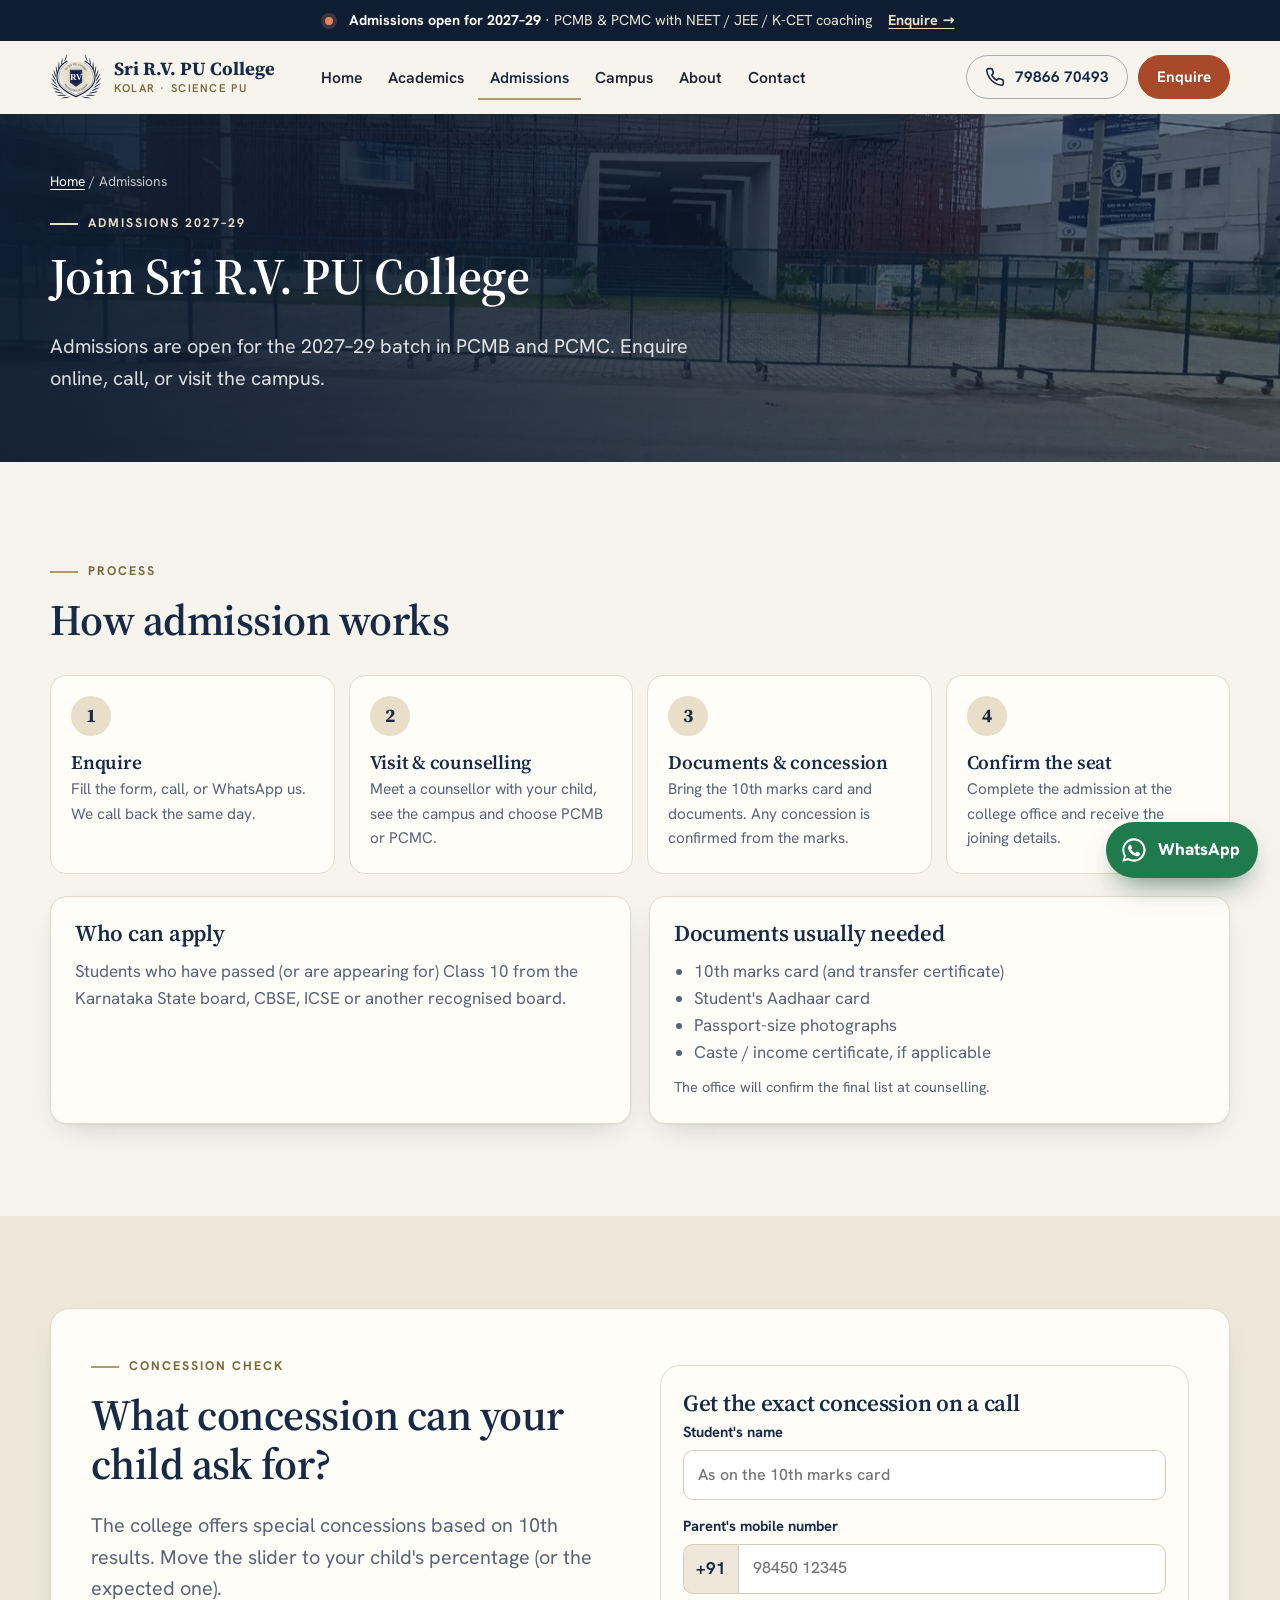
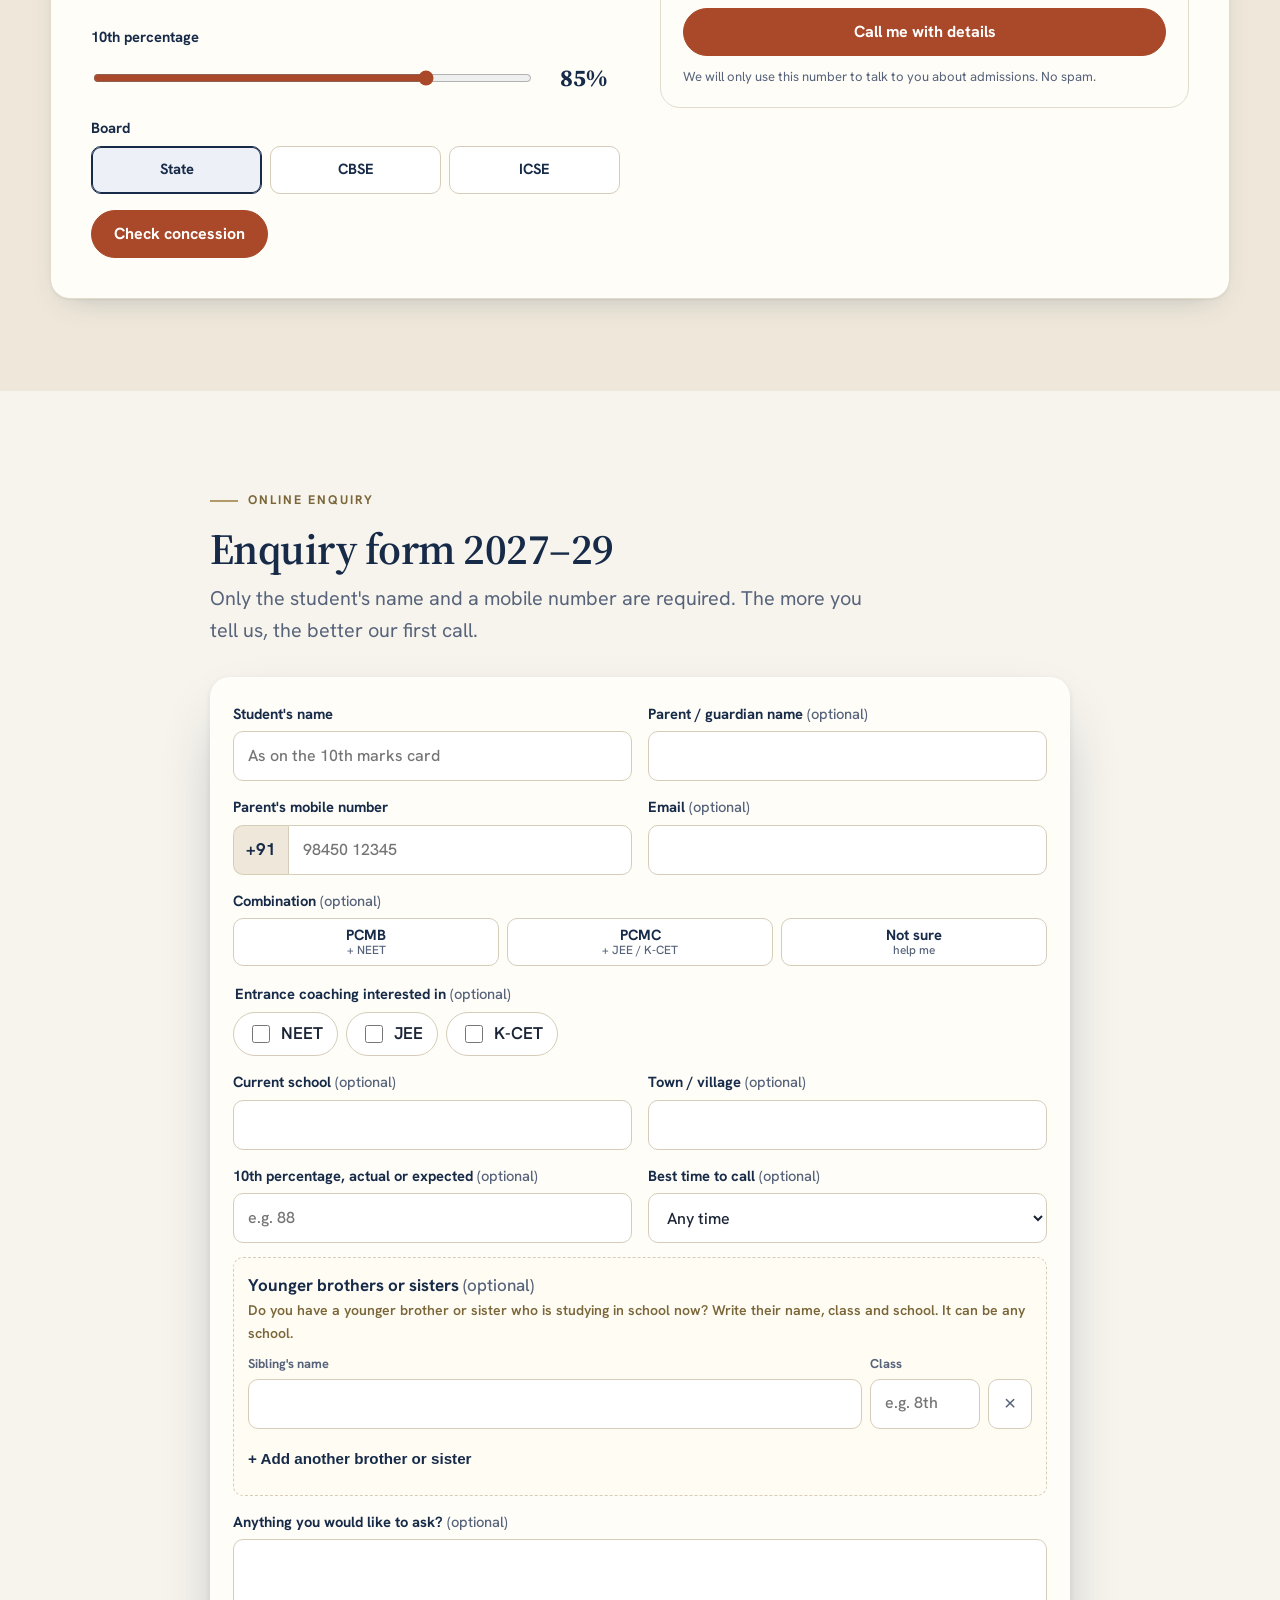
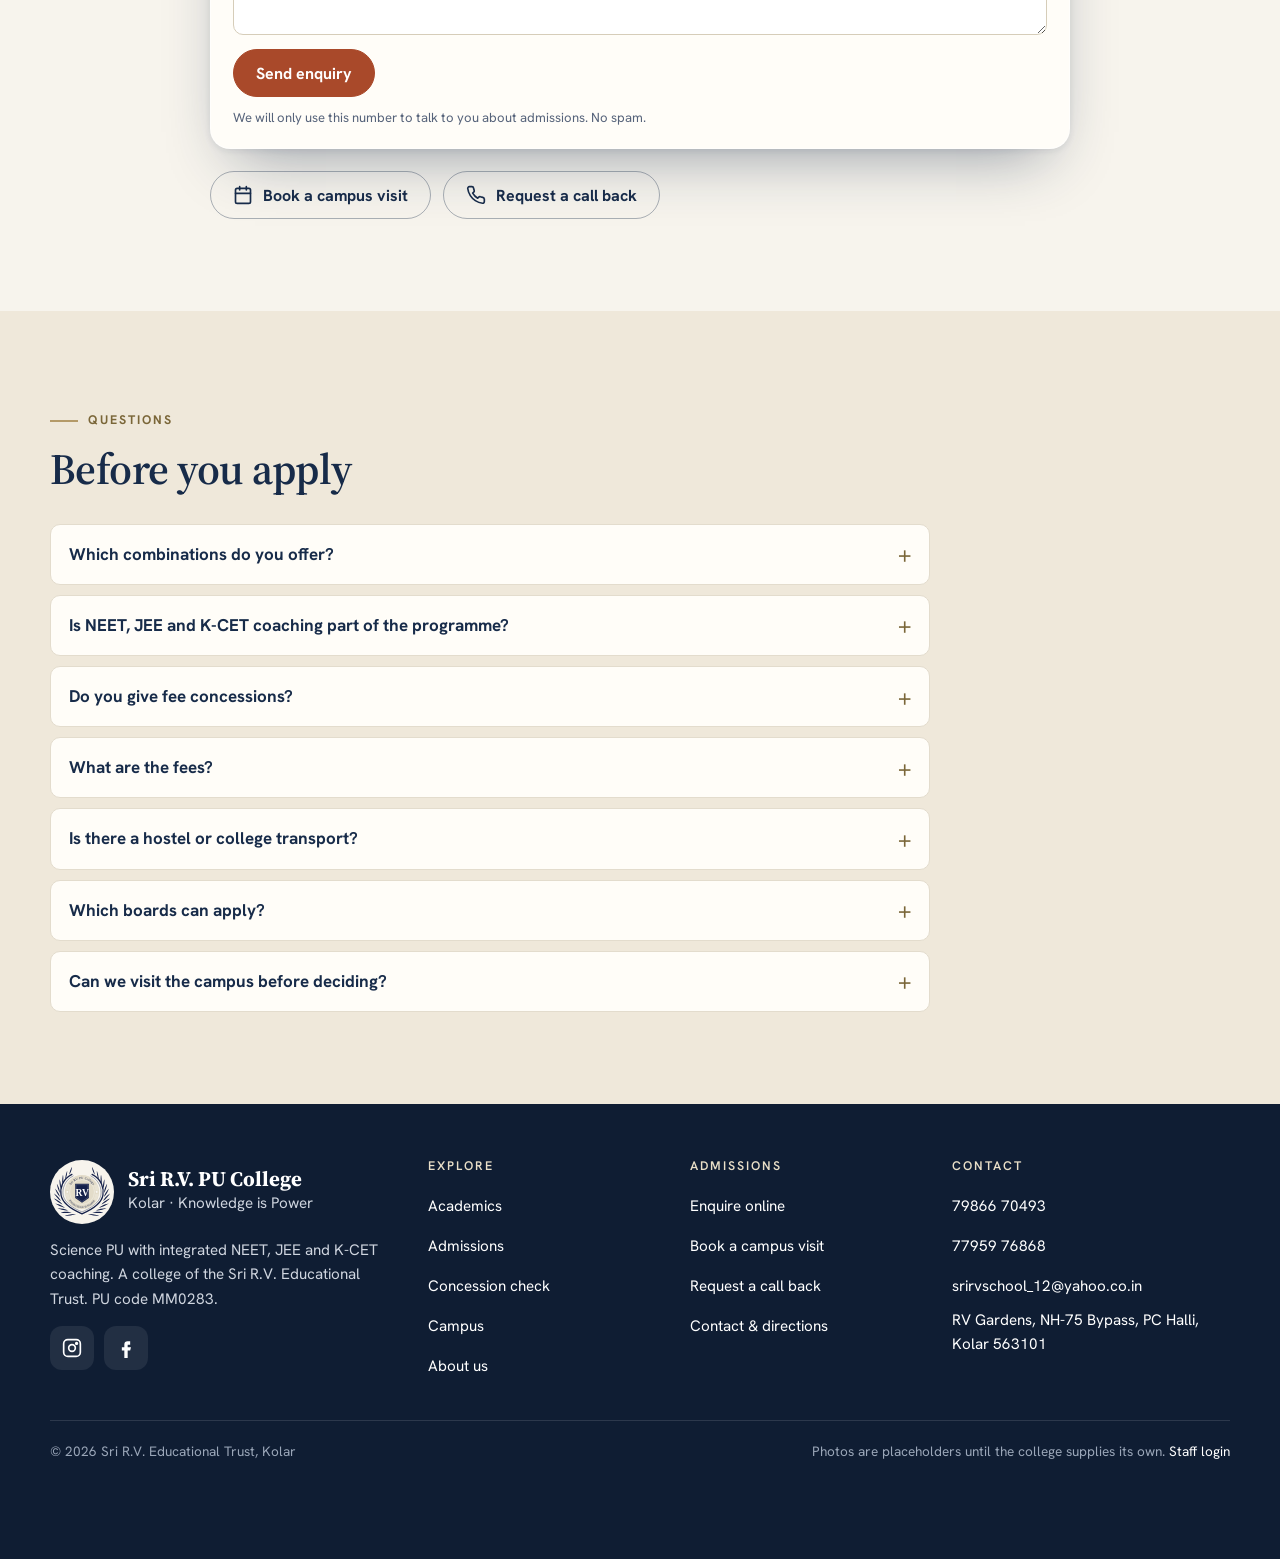
==== commit 43e79466: "Website: younger siblings wording and school field" ====
--- a/website/admissions.html
+++ b/website/admissions.html
@@ -99,10 +99,10 @@
 <div class="field"><label for="enq-pct">10th percentage, actual or expected <span class="opt">(optional)</span></label><input type="text" id="enq-pct" name="m10_percent" inputmode="decimal" maxlength="6" placeholder="e.g. 88"></div>
 <div class="field"><label for="enq-time">Best time to call <span class="opt">(optional)</span></label><select id="enq-time" name="preferred_time"><option value="">Any time</option><option>Morning (9 am – 12 pm)</option><option>Afternoon (12 – 4 pm)</option><option>Evening (4 – 7 pm)</option></select></div>
 <div class="span2"><div class="siblings-box" role="group" aria-labelledby="sib-h">
-<div class="lbl" id="sib-h" style="font-weight:700;color:var(--navy)">Brothers or sisters at Sri R.V. <span class="opt" style="font-weight:500;color:var(--muted)">(optional)</span></div>
-<p class="note">Enter only brothers or sisters who are <b>studying at Sri R.V. School or Sri R.V. PU College now</b>, with their class. Please do not list anyone else.</p>
+<div class="lbl" id="sib-h" style="font-weight:700;color:var(--navy)">Younger brothers or sisters <span class="opt" style="font-weight:500;color:var(--muted)">(optional)</span></div>
+<p class="note">Do you have a younger brother or sister who is studying in school now? Write their name, class and school. It can be any school.</p>
 <div class="sib-list"></div>
-<button type="button" class="add-sib">+ Add another sibling</button>
+<button type="button" class="add-sib">+ Add another brother or sister</button>
 <div class="field-err" aria-live="polite"></div></div></div>
 <div class="field span2"><label for="enq-msg">Anything you would like to ask? <span class="opt">(optional)</span></label><textarea id="enq-msg" name="message" maxlength="1000"></textarea></div>
 </div>
--- a/website/assets/site.css
+++ b/website/assets/site.css
@@ -0,0 +1,456 @@
+/* Sri R.V. PU College — site styles. Mobile first. */
+@font-face { font-family: "Source Serif 4"; font-style: normal; font-weight: 200 900; font-display: swap; src: url("fonts/serif.woff2") format("woff2"); }
+@font-face { font-family: "Hanken Grotesk"; font-style: normal; font-weight: 100 900; font-display: swap; src: url("fonts/sans.woff2") format("woff2"); }
+
+:root {
+  --navy: #172b49;
+  --navy-deep: #0f1d33;
+  --navy-soft: #24395c;
+  --gold: #b49a68;
+  --gold-text: #7a6638;
+  --gold-soft: #e9dfc8;
+  --ivory: #f7f4ed;
+  --cream: #efe8da;
+  --paper: #fffdf8;
+  --terra: #a9492a;
+  --terra-hover: #923d22;
+  --terra-soft: #f4e2d9;
+  --ink: #1b2435;
+  --muted: #56637a;
+  --line: #e3dccd;
+  --ok: #2f6b45;
+  --bad: #a3271d;
+  --serif: "Source Serif 4", "Iowan Old Style", Georgia, "Times New Roman", serif;
+  --sans: "Hanken Grotesk", system-ui, -apple-system, "Segoe UI", Roboto, sans-serif;
+  --radius: 16px;
+  --radius-sm: 10px;
+  --shadow: 0 1px 2px rgba(23, 43, 73, .06), 0 12px 32px -16px rgba(23, 43, 73, .28);
+  --shadow-lg: 0 2px 6px rgba(23, 43, 73, .08), 0 28px 60px -24px rgba(23, 43, 73, .45);
+  --max: 1180px;
+  --ease: cubic-bezier(.2, .7, .2, 1);
+  --bar-h: 0px;
+  --safe-b: env(safe-area-inset-bottom, 0px);
+}
+
+*, *::before, *::after { box-sizing: border-box; }
+html { -webkit-text-size-adjust: 100%; scroll-behavior: smooth; scroll-padding-top: 88px; }
+body { margin: 0; font-family: var(--sans); font-size: 17px; line-height: 1.6; color: var(--ink); background: var(--ivory); padding-bottom: calc(var(--bar-h) + var(--safe-b)); }
+img { max-width: 100%; height: auto; display: block; }
+a { color: var(--navy); text-underline-offset: 3px; text-decoration-thickness: 1px; }
+a:hover { color: var(--terra); }
+h1, h2, h3, h4 { font-family: var(--serif); font-weight: 600; line-height: 1.12; letter-spacing: -.012em; color: var(--navy); margin: 0 0 .5em; }
+h1 { font-size: clamp(2.1rem, 6.2vw, 3.9rem); font-weight: 600; }
+h2 { font-size: clamp(1.75rem, 3.8vw, 2.7rem); }
+h3 { font-size: clamp(1.2rem, 2vw, 1.42rem); }
+p { margin: 0 0 1em; }
+ul { padding-left: 1.2em; }
+:focus-visible { outline: 3px solid var(--terra); outline-offset: 3px; border-radius: 6px; }
+.sr { position: absolute !important; width: 1px; height: 1px; overflow: hidden; clip: rect(0 0 0 0); white-space: nowrap; }
+.skip { position: absolute; left: 12px; top: -80px; background: var(--navy); color: #fff; padding: 10px 16px; border-radius: 10px; z-index: 300; }
+.skip:focus { top: 10px; color: #fff; }
+.container { width: min(100% - 40px, var(--max)); margin-inline: auto; }
+.eyebrow { display: inline-flex; align-items: center; gap: 10px; font-size: .78rem; letter-spacing: .16em; text-transform: uppercase; font-weight: 700; color: var(--gold-text); margin-bottom: 14px; }
+.eyebrow::before { content: ""; width: 28px; height: 2px; background: var(--gold); }
+.lede { font-size: clamp(1.05rem, 1.7vw, 1.24rem); color: var(--muted); max-width: 60ch; }
+.muted { color: var(--muted); }
+.small { font-size: .9rem; }
+
+/* ---------- buttons ---------- */
+.btn { --bg: var(--navy); --fg: #fff; display: inline-flex; align-items: center; justify-content: center; gap: 10px; min-height: 48px; padding: 12px 22px; border-radius: 999px; border: 1.5px solid var(--bg); background: var(--bg); color: var(--fg); font: 700 1rem/1.1 var(--sans); text-decoration: none; cursor: pointer; transition: background .18s var(--ease), border-color .18s, color .18s, transform .18s var(--ease), box-shadow .18s; white-space: nowrap; }
+.btn:hover { color: var(--fg); transform: translateY(-1px); box-shadow: 0 10px 22px -12px rgba(23, 43, 73, .55); }
+.btn:active { transform: none; }
+.btn.primary { --bg: var(--terra); }
+.btn.primary:hover { background: var(--terra-hover); border-color: var(--terra-hover); }
+.btn.outline { background: transparent; color: var(--navy); border-color: rgba(23, 43, 73, .35); }
+.btn.outline:hover { border-color: var(--navy); color: var(--navy); }
+.btn.light { --bg: #fff; --fg: var(--navy); }
+.btn.ghost-light { background: rgba(255, 255, 255, .08); color: #fff; border-color: rgba(255, 255, 255, .5); }
+.btn.ghost-light:hover { background: rgba(255, 255, 255, .16); color: #fff; }
+.btn.wa { --bg: #1f7a4d; }
+.btn.block { width: 100%; }
+.btn[disabled] { opacity: .65; cursor: progress; transform: none; box-shadow: none; }
+.btn svg { width: 20px; height: 20px; flex: none; }
+.linkarrow { font-weight: 700; text-decoration: none; display: inline-flex; gap: 6px; align-items: center; min-height: 44px; }
+.linkarrow::after { content: "→"; transition: transform .18s var(--ease); }
+.linkarrow:hover::after { transform: translateX(3px); }
+
+/* ---------- announcement + header ---------- */
+.announce { background: var(--navy-deep); color: #e9e3d4; font-size: .9rem; }
+.announce .container { display: flex; align-items: center; justify-content: center; gap: 10px 16px; padding: 9px 0; text-align: center; flex-wrap: wrap; }
+.announce b { color: #fff; font-weight: 700; }
+.announce a { color: var(--gold-soft); font-weight: 700; }
+.announce a:hover { color: #fff; }
+.announce .dot { width: 8px; height: 8px; border-radius: 50%; background: #e0855f; box-shadow: 0 0 0 4px rgba(224, 133, 95, .22); flex: none; }
+
+.site-header { position: sticky; top: 0; z-index: 90; background: rgba(247, 244, 237, .92); backdrop-filter: saturate(1.4) blur(10px); -webkit-backdrop-filter: saturate(1.4) blur(10px); border-bottom: 1px solid transparent; transition: border-color .2s, box-shadow .2s; }
+.site-header.scrolled { border-bottom-color: var(--line); box-shadow: 0 8px 24px -20px rgba(23, 43, 73, .5); }
+.site-header .container { display: flex; align-items: center; gap: 16px; min-height: 72px; }
+.brand { display: flex; align-items: center; gap: 12px; text-decoration: none; color: var(--navy); margin-right: auto; min-width: 0; }
+.brand img { width: 52px; height: 52px; flex: none; }
+.brand .bn { font-family: var(--serif); font-weight: 700; font-size: 1.16rem; line-height: 1.05; white-space: nowrap; }
+.brand small { display: block; font-family: var(--sans); font-weight: 600; font-size: .7rem; letter-spacing: .14em; text-transform: uppercase; color: var(--gold-text); margin-top: 4px; }
+.brand:hover { color: var(--navy); }
+.nav { display: none; }
+.nav a { text-decoration: none; font-weight: 600; font-size: .98rem; color: var(--ink); padding: 10px 12px; border-radius: 8px; }
+.nav a:hover { color: var(--terra); }
+.nav a[aria-current="page"] { color: var(--navy); box-shadow: inset 0 -2px 0 var(--gold); border-radius: 0; }
+.head-cta { display: none; gap: 10px; align-items: center; }
+.head-cta .btn { min-height: 44px; padding: 10px 18px; font-size: .95rem; }
+.menu-btn { display: inline-flex; align-items: center; justify-content: center; width: 48px; height: 48px; border-radius: 12px; border: 1px solid var(--line); background: var(--paper); color: var(--navy); cursor: pointer; }
+.menu-btn svg { width: 24px; height: 24px; }
+.mobile-nav { position: fixed; inset: 0; z-index: 200; background: rgba(15, 29, 51, .45); display: none; }
+.mobile-nav.open { display: block; }
+.mobile-nav .panel { position: absolute; top: 0; right: 0; bottom: 0; width: min(86vw, 360px); background: var(--paper); padding: 18px 20px calc(24px + var(--safe-b)); display: flex; flex-direction: column; gap: 4px; box-shadow: var(--shadow-lg); animation: slideIn .28s var(--ease); overflow-y: auto; }
+.mobile-nav .panel .top { display: flex; justify-content: space-between; align-items: center; margin-bottom: 10px; }
+.mobile-nav a.item { display: flex; align-items: center; min-height: 52px; padding: 0 8px; border-bottom: 1px solid var(--line); font-family: var(--serif); font-size: 1.3rem; text-decoration: none; color: var(--navy); }
+.mobile-nav a.item[aria-current="page"] { color: var(--terra); }
+.mobile-nav .cta { margin-top: 18px; display: grid; gap: 10px; }
+@keyframes slideIn { from { transform: translateX(30px); opacity: 0; } to { transform: none; opacity: 1; } }
+
+@media (min-width: 1000px) {
+  .nav { display: flex; gap: 2px; }
+  .head-cta { display: flex; }
+  .menu-btn { display: none; }
+  .brand { margin-right: 18px; }
+  .nav { margin-right: auto; }
+}
+
+/* ---------- hero ---------- */
+.hero { position: relative; color: #fff; background: var(--navy-deep); overflow: hidden; isolation: isolate; }
+.hero picture, .hero .bg { position: absolute; inset: 0; z-index: -2; }
+.hero .bg img, .hero picture img { width: 100%; height: 100%; object-fit: cover; object-position: 50% 35%; }
+.hero::before { content: ""; position: absolute; inset: 0; z-index: -1; background: linear-gradient(180deg, rgba(15, 29, 51, .25) 0%, rgba(15, 29, 51, .62) 42%, rgba(15, 29, 51, .94) 100%); }
+.hero .container { display: grid; gap: 28px; padding: 56px 0 36px; }
+.hero h1 { color: #fff; max-width: 18ch; text-wrap: balance; font-size: clamp(2.1rem, 5.4vw, 3.45rem); }
+.hero .eyebrow { color: var(--gold-soft); }
+.hero .eyebrow::before { background: var(--gold-soft); }
+.hero .lede { color: rgba(255, 255, 255, .88); }
+.hero .actions { display: flex; flex-wrap: wrap; gap: 12px; margin-top: 8px; }
+.chips { display: flex; flex-wrap: wrap; gap: 8px; margin-top: 22px; padding: 0; list-style: none; }
+.chips li:has(> a) { padding: 0; border: 0; background: none; }
+.chips li, .chips a { display: inline-flex; align-items: center; gap: 8px; font-size: .86rem; font-weight: 600; padding: 7px 12px; border-radius: 999px; background: rgba(255, 255, 255, .1); border: 1px solid rgba(255, 255, 255, .25); color: #fff; text-decoration: none; }
+.chips a:hover { background: rgba(255, 255, 255, .2); color: #fff; }
+.chips .star { color: #f3c862; }
+@media (min-width: 960px) {
+  .hero { min-height: min(86vh, 760px); display: flex; align-items: center; }
+  .hero::before { background: linear-gradient(90deg, rgba(15, 29, 51, .95) 0%, rgba(15, 29, 51, .78) 42%, rgba(15, 29, 51, .18) 100%); }
+  .hero .container { grid-template-columns: 1.25fr .9fr; align-items: center; gap: 56px; padding: 72px 0; }
+}
+
+/* page hero (inner pages) */
+.page-hero { position: relative; color: #fff; background: var(--navy); overflow: hidden; isolation: isolate; }
+.page-hero .bg { position: absolute; inset: 0; z-index: -2; }
+.page-hero .bg img { width: 100%; height: 100%; object-fit: cover; }
+.page-hero::before { content: ""; position: absolute; inset: 0; z-index: -1; background: linear-gradient(90deg, rgba(15, 29, 51, .94), rgba(15, 29, 51, .7) 60%, rgba(15, 29, 51, .5)); }
+.page-hero .container { padding: 56px 0 48px; }
+.page-hero h1 { color: #fff; font-size: clamp(2rem, 5vw, 3.2rem); max-width: 20ch; }
+.page-hero .lede { color: rgba(255, 255, 255, .86); }
+.page-hero .eyebrow { color: var(--gold-soft); }
+.page-hero .eyebrow::before { background: var(--gold-soft); }
+.crumbs { font-size: .86rem; margin-bottom: 14px; color: rgba(255, 255, 255, .75); }
+.crumbs a { color: #fff; }
+
+/* ---------- cards / forms ---------- */
+.card { background: var(--paper); border: 1px solid var(--line); border-radius: var(--radius); box-shadow: var(--shadow); padding: 24px; }
+.lead-card { background: var(--paper); color: var(--ink); border-radius: 20px; box-shadow: var(--shadow-lg); padding: 24px 22px 20px; border: 1px solid rgba(255, 255, 255, .6); }
+.lead-card h2, .lead-card h3 { font-size: 1.45rem; margin-bottom: 4px; }
+.lead-card .sub { color: var(--muted); font-size: .95rem; margin-bottom: 16px; }
+.field { display: grid; gap: 6px; margin-bottom: 14px; }
+.field > label, .field > .lbl { font-weight: 700; font-size: .92rem; color: var(--navy); }
+.field .opt { font-weight: 500; color: var(--muted); }
+.field .hint { font-size: .84rem; color: var(--muted); }
+input[type="text"], input[type="tel"], input[type="email"], input[type="date"], input[type="number"], select, textarea {
+  width: 100%; min-height: 50px; padding: 12px 14px; border-radius: var(--radius-sm); border: 1.5px solid #d6cdb9; background: #fff; color: var(--ink); font: 500 1rem/1.3 var(--sans); transition: border-color .15s, box-shadow .15s; }
+textarea { min-height: 96px; resize: vertical; }
+input:focus, select:focus, textarea:focus { outline: none; border-color: var(--navy); box-shadow: 0 0 0 4px rgba(23, 43, 73, .12); }
+input[aria-invalid="true"], select[aria-invalid="true"] { border-color: var(--bad); box-shadow: 0 0 0 4px rgba(163, 39, 29, .1); }
+.tel-wrap { display: flex; align-items: stretch; }
+.tel-wrap .cc { display: inline-flex; align-items: center; padding: 0 12px; border: 1.5px solid #d6cdb9; border-right: 0; border-radius: var(--radius-sm) 0 0 var(--radius-sm); background: var(--cream); font-weight: 700; color: var(--navy); }
+.tel-wrap input { border-radius: 0 var(--radius-sm) var(--radius-sm) 0; }
+.seg { display: grid; grid-template-columns: repeat(auto-fit, minmax(0, 1fr)); gap: 8px; border: 0; padding: 0; margin: 0 0 16px; min-width: 0; }
+.seg legend { font-weight: 700; font-size: .92rem; color: var(--navy); margin-bottom: 6px; padding: 0; }
+.seg label { position: relative; display: flex; align-items: center; justify-content: center; text-align: center; min-height: 48px; padding: 6px 8px; border: 1.5px solid #d6cdb9; border-radius: var(--radius-sm); background: #fff; font-weight: 700; font-size: .92rem; line-height: 1.15; cursor: pointer; transition: border-color .15s, background .15s; }
+.seg label small { display: block; font-weight: 500; font-size: .74rem; color: var(--muted); }
+.seg input { position: absolute; opacity: 0; inset: 0; cursor: pointer; }
+.seg label:has(input:checked) { border-color: var(--navy); background: #edf1f7; box-shadow: inset 0 0 0 1px var(--navy); }
+.seg label:has(input:focus-visible) { outline: 3px solid var(--terra); outline-offset: 2px; }
+.checks { display: flex; flex-wrap: wrap; gap: 8px; }
+.checks label { display: inline-flex; align-items: center; gap: 8px; min-height: 44px; padding: 6px 14px; border: 1.5px solid #d6cdb9; border-radius: 999px; background: #fff; font-weight: 600; cursor: pointer; }
+.checks input { width: 18px; height: 18px; accent-color: var(--navy); }
+.form-grid { display: grid; gap: 0 16px; }
+@media (min-width: 680px) { .form-grid.two { grid-template-columns: 1fr 1fr; } .form-grid .span2 { grid-column: 1 / -1; } }
+.hp { position: absolute !important; left: -9999px !important; width: 1px; height: 1px; overflow: hidden; }
+.consent { font-size: .82rem; color: var(--muted); margin: 10px 0 0; }
+.form-status { margin-top: 12px; font-size: .95rem; }
+.form-status:empty { display: none; }
+.form-status.err { color: var(--bad); background: #fbecea; border: 1px solid #f0c9c4; padding: 10px 12px; border-radius: var(--radius-sm); }
+.form-status.err a { color: var(--bad); font-weight: 700; }
+.field-err { color: var(--bad); font-size: .84rem; font-weight: 600; }
+.field-err:empty { display: none; }
+.thanks { text-align: center; padding: 10px 4px 4px; }
+.thanks .tick { width: 64px; height: 64px; border-radius: 50%; display: grid; place-items: center; margin: 0 auto 12px; background: #e3f1e8; color: var(--ok); }
+.thanks .tick svg { width: 34px; height: 34px; }
+.thanks h3 { font-size: 1.5rem; }
+.thanks .ref { display: inline-block; font-weight: 700; letter-spacing: .04em; background: var(--cream); border-radius: 8px; padding: 4px 10px; margin: 2px 0 12px; color: var(--navy); }
+.thanks .row { display: flex; flex-wrap: wrap; gap: 10px; justify-content: center; margin-top: 6px; }
+.pulse { display: none; align-items: center; gap: 8px; font-size: .9rem; font-weight: 600; color: var(--ok); margin: 0 0 12px; }
+.pulse.show { display: flex; }
+.pulse::before { content: ""; width: 9px; height: 9px; border-radius: 50%; background: #2f9a5b; box-shadow: 0 0 0 4px rgba(47, 154, 91, .18); }
+.siblings-box { border: 1.5px dashed #d6cdb9; border-radius: var(--radius-sm); padding: 14px; background: #fffcf4; margin-bottom: 14px; }
+.siblings-box .note { font-size: .88rem; color: var(--gold-text); font-weight: 600; margin: 0 0 10px; }
+.sib-row { display: grid; grid-template-columns: 1fr 110px 44px; gap: 8px; margin-bottom: 8px; align-items: end; }
+.sib-row label { font-size: .8rem; font-weight: 700; color: var(--muted); display: block; margin-bottom: 4px; }
+.icon-btn { width: 44px; height: 50px; border-radius: var(--radius-sm); border: 1.5px solid #d6cdb9; background: #fff; color: var(--muted); cursor: pointer; font-size: 1.3rem; line-height: 1; }
+.icon-btn:hover { color: var(--bad); border-color: var(--bad); }
+.add-sib { background: none; border: 0; color: var(--navy); font-weight: 700; cursor: pointer; padding: 8px 0; min-height: 44px; font-size: .95rem; }
+.add-sib:hover { color: var(--terra); }
+.add-sib[hidden] { display: none; }
+
+/* ---------- sections ---------- */
+.section { padding: 64px 0; }
+.section.tight { padding: 44px 0; }
+.section.cream { background: var(--cream); }
+.section.navy { background: var(--navy); color: #e8e3d6; }
+.section.navy h2, .section.navy h3 { color: #fff; }
+.section.navy .eyebrow { color: var(--gold-soft); }
+.section.navy .eyebrow::before { background: var(--gold-soft); }
+.section.navy .lede, .section.navy .muted { color: rgba(255, 255, 255, .78); }
+.sec-head { display: flex; flex-wrap: wrap; align-items: end; justify-content: space-between; gap: 12px 24px; margin-bottom: 30px; }
+.sec-head h2 { margin: 0; max-width: 26ch; text-wrap: balance; }
+.sec-head .lede { margin: 10px 0 0; }
+@media (min-width: 900px) { .section { padding: 92px 0; } }
+
+.grid { display: grid; gap: 18px; }
+@media (min-width: 720px) { .grid.c2 { grid-template-columns: 1fr 1fr; } .grid.c3 { grid-template-columns: repeat(2, 1fr); } .grid.c4 { grid-template-columns: repeat(2, 1fr); } }
+@media (min-width: 1040px) { .grid.c3 { grid-template-columns: repeat(3, 1fr); } .grid.c4 { grid-template-columns: repeat(4, 1fr); } }
+
+.trust-strip { background: var(--paper); border-bottom: 1px solid var(--line); }
+.trust-strip ul { list-style: none; margin: 0; padding: 18px 0; display: grid; grid-template-columns: 1fr 1fr; gap: 14px 18px; }
+.trust-strip li { display: flex; flex-direction: column; }
+.trust-strip b { font-family: var(--serif); font-size: 1.35rem; color: var(--navy); line-height: 1.1; }
+.trust-strip span { font-size: .84rem; color: var(--muted); }
+@media (min-width: 860px) { .trust-strip ul { grid-template-columns: repeat(4, 1fr); padding: 22px 0; } .trust-strip li { border-left: 2px solid var(--gold-soft); padding-left: 16px; } }
+
+.prog { position: relative; overflow: hidden; padding: 0; display: flex; flex-direction: column; }
+.prog .ph { aspect-ratio: 16 / 9; overflow: hidden; background: var(--cream); }
+.prog .ph img { width: 100%; height: 100%; object-fit: cover; transition: transform .6s var(--ease); }
+.prog:hover .ph img { transform: scale(1.03); }
+.prog .body { padding: 24px; display: flex; flex-direction: column; gap: 6px; flex: 1; }
+.prog .code { font-family: var(--serif); font-size: 2.3rem; font-weight: 700; color: var(--navy); line-height: 1; letter-spacing: .02em; }
+.prog .tag { display: inline-flex; align-self: flex-start; font-size: .78rem; font-weight: 800; letter-spacing: .08em; text-transform: uppercase; color: var(--terra); background: var(--terra-soft); padding: 5px 10px; border-radius: 999px; }
+.prog .subjects { display: flex; flex-wrap: wrap; gap: 6px; padding: 0; margin: 6px 0 4px; list-style: none; }
+.prog .subjects li { font-size: .86rem; font-weight: 600; padding: 4px 10px; border-radius: 8px; background: var(--cream); color: var(--navy); }
+.prog .for { color: var(--muted); font-size: .96rem; }
+.prog .foot { margin-top: auto; padding-top: 8px; display: flex; flex-wrap: wrap; gap: 10px; align-items: center; justify-content: space-between; }
+
+.why { padding: 22px; border-radius: var(--radius); background: var(--paper); border: 1px solid var(--line); }
+.why .ic { width: 48px; height: 48px; border-radius: 12px; display: grid; place-items: center; background: var(--navy); color: var(--gold-soft); margin-bottom: 14px; }
+.why .ic svg { width: 24px; height: 24px; }
+.why h3 { margin-bottom: 6px; }
+.why p { color: var(--muted); margin: 0; font-size: .98rem; }
+
+.results-slot { display: grid; gap: 22px; align-items: center; border-radius: 20px; padding: 28px; background: linear-gradient(135deg, var(--navy) 0%, var(--navy-soft) 100%); color: #e8e3d6; position: relative; overflow: hidden; }
+.results-slot::after { content: ""; position: absolute; right: -60px; top: -60px; width: 260px; height: 260px; border-radius: 50%; border: 36px solid rgba(180, 154, 104, .16); }
+.results-slot h2 { color: #fff; }
+.results-slot p { color: rgba(255, 255, 255, .8); }
+.results-grid { display: grid; grid-template-columns: repeat(auto-fill, minmax(150px, 1fr)); gap: 14px; }
+.result { background: var(--paper); border-radius: var(--radius); border: 1px solid var(--line); overflow: hidden; text-align: center; }
+.result img { aspect-ratio: 1; object-fit: cover; width: 100%; }
+.result .b { padding: 12px; }
+.result .sc { font-family: var(--serif); font-size: 1.6rem; font-weight: 700; color: var(--terra); }
+.result .nm { font-weight: 700; font-size: .92rem; color: var(--navy); }
+.result .dt { font-size: .8rem; color: var(--muted); }
+@media (min-width: 860px) { .results-slot { grid-template-columns: 1.4fr 1fr; padding: 44px; } }
+
+.split { display: grid; gap: 32px; align-items: center; }
+@media (min-width: 900px) { .split { grid-template-columns: 1fr 1fr; gap: 56px; } .split.rev > :first-child { order: 2; } }
+.photo-stack { position: relative; }
+.photo-stack img { border-radius: 18px; box-shadow: var(--shadow-lg); width: 100%; aspect-ratio: 4 / 3; object-fit: cover; }
+.photo-stack .inset { position: absolute; width: 46%; right: -6px; bottom: -26px; border: 6px solid var(--ivory); aspect-ratio: 1; display: none; }
+@media (min-width: 700px) { .photo-stack .inset { display: block; } }
+.ticks { list-style: none; padding: 0; margin: 0 0 22px; display: grid; gap: 10px; }
+.ticks li { display: flex; gap: 12px; align-items: flex-start; }
+.ticks li::before { content: ""; flex: none; width: 22px; height: 22px; margin-top: 2px; border-radius: 50%; background: var(--navy) url("data:image/svg+xml,%3Csvg xmlns='http://www.w3.org/2000/svg' viewBox='0 0 24 24' fill='none' stroke='%23e9dfc8' stroke-width='3' stroke-linecap='round' stroke-linejoin='round'%3E%3Cpolyline points='20 6 9 17 4 12'/%3E%3C/svg%3E") center / 13px no-repeat; }
+
+.campus-strip { display: grid; grid-auto-flow: column; grid-auto-columns: 78%; gap: 12px; overflow-x: auto; scroll-snap-type: x mandatory; padding-bottom: 8px; -webkit-overflow-scrolling: touch; scrollbar-width: thin; }
+.campus-strip figure { margin: 0; scroll-snap-align: start; position: relative; border-radius: 16px; overflow: hidden; background: var(--cream); }
+.campus-strip img { width: 100%; aspect-ratio: 4 / 3; object-fit: cover; }
+.campus-strip figcaption { position: absolute; left: 0; right: 0; bottom: 0; padding: 26px 14px 12px; font-weight: 700; font-size: .92rem; color: #fff; background: linear-gradient(transparent, rgba(15, 29, 51, .85)); }
+@media (min-width: 760px) { .campus-strip { grid-auto-flow: row; grid-template-columns: 2fr 1fr 1fr; grid-auto-columns: auto; overflow: visible; } .campus-strip figure:first-child { grid-row: span 2; } .campus-strip figure:first-child img { aspect-ratio: auto; height: 100%; } }
+
+.steps { list-style: none; padding: 0; margin: 0; display: grid; gap: 14px; counter-reset: s; }
+.steps li { counter-increment: s; position: relative; padding: 22px 22px 22px 76px; background: var(--paper); border: 1px solid var(--line); border-radius: var(--radius); }
+.steps li::before { content: counter(s); position: absolute; left: 20px; top: 20px; width: 40px; height: 40px; border-radius: 50%; display: grid; place-items: center; font-family: var(--serif); font-weight: 700; font-size: 1.2rem; background: var(--gold-soft); color: var(--navy); }
+.steps h3 { margin-bottom: 4px; font-size: 1.2rem; }
+.steps p { margin: 0; color: var(--muted); font-size: .96rem; }
+@media (min-width: 900px) { .steps { grid-template-columns: repeat(4, 1fr); } .steps li { padding: 76px 20px 22px; } .steps li::before { left: 20px; top: 20px; } }
+
+.concession { display: grid; gap: 22px; border-radius: 20px; background: var(--paper); border: 1px solid var(--line); box-shadow: var(--shadow); padding: 26px; }
+@media (min-width: 900px) { .concession { grid-template-columns: 1fr 1fr; padding: 40px; gap: 40px; } }
+.conc-result { border-radius: var(--radius); background: var(--cream); padding: 18px; margin-top: 12px; }
+.conc-result[hidden] { display: none; }
+.conc-result .big { font-family: var(--serif); font-size: 1.5rem; color: var(--navy); font-weight: 700; line-height: 1.2; margin-bottom: 6px; }
+.range-row { display: flex; align-items: center; gap: 12px; }
+.range-row input[type="range"] { flex: 1; accent-color: var(--terra); height: 44px; }
+.range-row output { min-width: 74px; text-align: center; font-family: var(--serif); font-size: 1.5rem; font-weight: 700; color: var(--navy); }
+
+.faq { display: grid; gap: 10px; max-width: 880px; }
+.faq details { background: var(--paper); border: 1px solid var(--line); border-radius: var(--radius-sm); }
+.faq summary { cursor: pointer; list-style: none; padding: 16px 52px 16px 18px; font-weight: 700; color: var(--navy); position: relative; min-height: 56px; display: flex; align-items: center; }
+.faq summary::-webkit-details-marker { display: none; }
+.faq summary::after { content: "+"; position: absolute; right: 18px; top: 50%; transform: translateY(-50%); font-size: 1.5rem; font-weight: 400; color: var(--gold-text); transition: transform .2s; }
+.faq details[open] summary::after { transform: translateY(-50%) rotate(45deg); }
+.faq .a { padding: 0 18px 16px; color: var(--muted); }
+.faq .a p:last-child { margin: 0; }
+
+.contact-band { display: grid; gap: 18px; }
+@media (min-width: 900px) { .contact-band { grid-template-columns: 1.1fr 1fr; align-items: stretch; } }
+.map { border-radius: var(--radius); overflow: hidden; min-height: 320px; background: var(--cream) url("img/facade-road.jpg") center / cover; border: 1px solid var(--line); position: relative; }
+.map iframe { position: absolute; inset: 0; width: 100%; height: 100%; border: 0; }
+.map .load-map { position: absolute; inset: auto 16px 16px auto; }
+.info-list { list-style: none; padding: 0; margin: 0; display: grid; gap: 14px; }
+.info-list li { display: flex; gap: 14px; align-items: flex-start; }
+.info-list .ic { flex: none; width: 44px; height: 44px; border-radius: 12px; display: grid; place-items: center; background: var(--cream); color: var(--navy); }
+.info-list .ic svg { width: 22px; height: 22px; }
+.info-list b { display: block; color: var(--navy); }
+.info-list a { font-weight: 700; }
+
+/* ---------- gallery ---------- */
+.gallery { columns: 1; column-gap: 14px; }
+@media (min-width: 640px) { .gallery { columns: 2; } }
+@media (min-width: 1000px) { .gallery { columns: 3; } }
+.gallery figure { break-inside: avoid; margin: 0 0 14px; border-radius: 14px; overflow: hidden; background: var(--cream); position: relative; }
+.gallery button { all: unset; display: block; cursor: zoom-in; width: 100%; }
+.gallery button:focus-visible { outline: 3px solid var(--terra); outline-offset: -3px; }
+.gallery img { width: 100%; transition: transform .5s var(--ease); }
+.gallery figure:hover img { transform: scale(1.02); }
+.gallery figcaption { padding: 10px 14px 12px; font-size: .9rem; font-weight: 600; color: var(--navy); background: var(--paper); }
+.lightbox { position: fixed; inset: 0; z-index: 400; background: rgba(10, 18, 32, .92); display: none; align-items: center; justify-content: center; padding: 20px; }
+.lightbox.open { display: flex; }
+.lightbox img { max-height: 82vh; max-width: 100%; border-radius: 10px; box-shadow: var(--shadow-lg); }
+.lightbox .cap { color: #fff; text-align: center; margin-top: 12px; font-weight: 600; }
+.lightbox .x { position: absolute; top: 14px; right: 14px; }
+.lightbox .nav-l, .lightbox .nav-r { position: absolute; top: 50%; transform: translateY(-50%); }
+.lightbox .nav-l { left: 10px; } .lightbox .nav-r { right: 10px; }
+.round { width: 48px; height: 48px; border-radius: 50%; border: 0; background: rgba(255, 255, 255, .14); color: #fff; font-size: 1.5rem; cursor: pointer; display: grid; place-items: center; }
+.round:hover { background: rgba(255, 255, 255, .26); }
+
+/* ---------- footer ---------- */
+.site-footer { background: var(--navy-deep); color: #cfd5df; padding: 56px 0 28px; font-size: .95rem; }
+.site-footer a { color: #fff; text-decoration: none; }
+.site-footer a:hover { color: var(--gold-soft); text-decoration: underline; }
+.foot-grid { display: grid; gap: 30px; }
+@media (min-width: 860px) { .foot-grid { grid-template-columns: 1.5fr 1fr 1fr 1.2fr; } }
+.site-footer h4 { color: var(--gold-soft); font-family: var(--sans); font-size: .78rem; letter-spacing: .16em; text-transform: uppercase; margin-bottom: 14px; }
+.site-footer ul { list-style: none; padding: 0; margin: 0; display: grid; gap: 4px; }
+.site-footer ul a { display: inline-flex; min-height: 36px; align-items: center; }
+.foot-brand { display: flex; gap: 14px; align-items: center; margin-bottom: 14px; }
+.foot-brand .crest-wrap { width: 64px; height: 64px; border-radius: 50%; background: var(--ivory); display: grid; place-items: center; flex: none; }
+.foot-brand img { width: 58px; height: 58px; }
+.foot-brand b { font-family: var(--serif); font-size: 1.3rem; color: #fff; display: block; line-height: 1.1; }
+.foot-bottom { margin-top: 36px; padding-top: 20px; border-top: 1px solid rgba(255, 255, 255, .12); display: flex; flex-wrap: wrap; gap: 10px 24px; justify-content: space-between; font-size: .85rem; color: #9aa6b8; }
+.socials { display: flex; gap: 10px; margin-top: 14px; }
+.socials a { width: 44px; height: 44px; border-radius: 12px; display: grid; place-items: center; background: rgba(255, 255, 255, .08); }
+.socials a:hover { background: rgba(255, 255, 255, .18); text-decoration: none; }
+.socials svg { width: 20px; height: 20px; }
+
+/* ---------- conversion widgets ---------- */
+/* mobile sticky bar */
+.mbar { position: fixed; left: 0; right: 0; bottom: 0; z-index: 120; display: grid; grid-template-columns: 1fr 1fr 1.25fr; gap: 8px; padding: 8px 10px calc(8px + var(--safe-b)); background: rgba(255, 253, 248, .97); border-top: 1px solid var(--line); box-shadow: 0 -10px 30px -18px rgba(23, 43, 73, .45); backdrop-filter: blur(8px); -webkit-backdrop-filter: blur(8px); }
+.mbar a, .mbar button { display: flex; align-items: center; justify-content: center; gap: 7px; min-height: 48px; border-radius: 12px; font: 800 .95rem/1 var(--sans); text-decoration: none; border: 1.5px solid var(--line); background: #fff; color: var(--navy); cursor: pointer; }
+.mbar svg { width: 20px; height: 20px; }
+.mbar .wa { color: #1f7a4d; }
+.mbar .enq { background: var(--terra); border-color: var(--terra); color: #fff; }
+body.has-mbar { --bar-h: 64px; }
+@media (min-width: 1000px) { .mbar { display: none; } body.has-mbar { --bar-h: 0px; } }
+
+/* desktop WhatsApp float */
+.wa-float { position: fixed; right: 22px; bottom: 22px; z-index: 110; display: none; align-items: center; gap: 10px; padding: 0 18px 0 14px; height: 56px; border-radius: 999px; background: #1f7a4d; color: #fff; text-decoration: none; font-weight: 800; box-shadow: 0 14px 30px -12px rgba(16, 70, 42, .7); transition: transform .18s var(--ease); }
+.wa-float:hover { color: #fff; transform: translateY(-2px); }
+.wa-float svg { width: 28px; height: 28px; }
+@media (min-width: 1000px) { .wa-float { display: inline-flex; } }
+
+/* bottom-left slide-in */
+.slidein { position: fixed; z-index: 130; left: 12px; right: 12px; bottom: calc(var(--bar-h) + var(--safe-b) + 12px); max-width: 380px; transform: translateY(24px); opacity: 0; visibility: hidden; transition: transform .38s var(--ease), opacity .3s, visibility 0s .38s; }
+.slidein.open { transform: none; opacity: 1; visibility: visible; transition: transform .38s var(--ease), opacity .3s, visibility 0s; }
+.slidein .lead-card { padding: 20px 18px 16px; max-height: calc(100vh - var(--bar-h) - 40px); overflow-y: auto; border: 1px solid var(--line); }
+.slidein .top { display: flex; align-items: flex-start; gap: 10px; margin-bottom: 4px; }
+.slidein .top h3 { font-size: 1.28rem; margin: 0; flex: 1; }
+.slidein .tools { display: flex; gap: 4px; margin: -6px -6px 0 0; }
+.slidein .tools button { width: 40px; height: 40px; border-radius: 10px; border: 0; background: transparent; color: var(--muted); cursor: pointer; font-size: 1.3rem; display: grid; place-items: center; }
+.slidein .tools button:hover { background: var(--cream); color: var(--navy); }
+.slidein .badge { display: inline-flex; font-size: .72rem; font-weight: 800; letter-spacing: .1em; text-transform: uppercase; color: var(--terra); background: var(--terra-soft); padding: 4px 9px; border-radius: 999px; margin-bottom: 8px; }
+@media (min-width: 600px) { .slidein { left: 22px; right: auto; width: 380px; } }
+@media (min-width: 1000px) { .slidein { bottom: 22px; } }
+.pill { position: fixed; z-index: 125; left: 12px; bottom: calc(var(--bar-h) + var(--safe-b) + 12px); display: none; align-items: center; gap: 2px; border-radius: 999px; background: var(--navy); color: #fff; box-shadow: var(--shadow-lg); }
+.pill.show { display: inline-flex; animation: pop .3s var(--ease); }
+.pill .open-pill { all: unset; cursor: pointer; display: inline-flex; align-items: center; gap: 10px; padding: 0 6px 0 16px; min-height: 48px; font-weight: 800; font-size: .92rem; }
+.pill .open-pill:focus-visible { outline: 3px solid var(--gold); border-radius: 999px; }
+.pill .open-pill::before { content: ""; width: 8px; height: 8px; border-radius: 50%; background: #e0855f; box-shadow: 0 0 0 4px rgba(224, 133, 95, .25); }
+.pill .x { all: unset; cursor: pointer; width: 40px; height: 48px; display: grid; place-items: center; color: rgba(255, 255, 255, .7); font-size: 1.15rem; border-radius: 999px; }
+.pill .x:hover { color: #fff; }
+.pill .x:focus-visible { outline: 3px solid var(--gold); }
+@media (min-width: 1000px) { .pill { left: 22px; bottom: 22px; } }
+@keyframes pop { from { transform: scale(.9); opacity: 0; } to { transform: none; opacity: 1; } }
+
+/* modal (exit intent, visit, callback) */
+.modal { position: fixed; inset: 0; z-index: 300; display: none; align-items: center; justify-content: center; padding: 16px; background: rgba(15, 29, 51, .55); }
+.modal.open { display: flex; }
+.modal .lead-card { width: min(100%, 460px); max-height: calc(100vh - 32px); overflow-y: auto; position: relative; animation: pop .25s var(--ease); }
+.modal .close { position: absolute; top: 10px; right: 10px; width: 44px; height: 44px; border: 0; background: transparent; border-radius: 10px; font-size: 1.5rem; color: var(--muted); cursor: pointer; }
+.modal .close:hover { background: var(--cream); color: var(--navy); }
+body.lock { overflow: hidden; }
+
+/* reveal on scroll */
+.reveal { opacity: 0; transform: translateY(18px); transition: opacity .6s var(--ease), transform .6s var(--ease); }
+.reveal.in { opacity: 1; transform: none; }
+.no-js .reveal { opacity: 1; transform: none; }
+
+/* 404 */
+.nf { min-height: 60vh; display: grid; place-items: center; text-align: center; padding: 64px 0; }
+.nf .code { font-family: var(--serif); font-size: clamp(5rem, 18vw, 9rem); line-height: 1; color: var(--gold); font-weight: 700; }
+
+/* misc */
+.note-box { border-left: 4px solid var(--gold); background: var(--paper); padding: 14px 18px; border-radius: 0 var(--radius-sm) var(--radius-sm) 0; color: var(--muted); font-size: .95rem; }
+.kv { display: grid; grid-template-columns: max-content 1fr; gap: 8px 18px; margin: 0; }
+.kv dt { font-weight: 700; color: var(--navy); }
+.kv dd { margin: 0; color: var(--muted); }
+.table-wrap { overflow-x: auto; }
+table.simple { width: 100%; border-collapse: collapse; background: var(--paper); border-radius: var(--radius-sm); overflow: hidden; font-size: .96rem; }
+table.simple th, table.simple td { text-align: left; padding: 12px 14px; border-bottom: 1px solid var(--line); vertical-align: top; }
+table.simple th { background: var(--cream); color: var(--navy); font-size: .86rem; letter-spacing: .04em; text-transform: uppercase; }
+.pathway { display: grid; gap: 10px; counter-reset: p; list-style: none; padding: 0; margin: 0; }
+.pathway li { display: grid; grid-template-columns: 110px 1fr; gap: 14px; padding: 14px 16px; background: var(--paper); border-radius: var(--radius-sm); border: 1px solid var(--line); }
+.pathway b { color: var(--terra); font-family: var(--serif); font-size: 1.05rem; }
+.quote { font-family: var(--serif); font-size: clamp(1.4rem, 3vw, 2rem); line-height: 1.3; color: var(--navy); margin: 0; }
+
+@media (prefers-reduced-motion: reduce) {
+  html { scroll-behavior: auto; }
+  *, *::before, *::after { animation-duration: .01ms !important; transition-duration: .01ms !important; }
+  .reveal { opacity: 1; transform: none; }
+}
+@media print { .mbar, .wa-float, .slidein, .pill, .announce, .site-header .head-cta, .menu-btn { display: none !important; } body { padding: 0; } }
+
+/* refinements */
+.nw { white-space: nowrap; }
+.results-slot .eyebrow { color: var(--gold-soft); }
+.results-slot .eyebrow::before { background: var(--gold-soft); }
+.slidein .field { margin-bottom: 10px; gap: 4px; }
+.slidein input[type="text"], .slidein input[type="tel"] { min-height: 46px; padding: 10px 12px; }
+.slidein .seg label { min-height: 44px; }
+.slidein .seg { margin-bottom: 12px; }
+.slidein .consent { margin-top: 8px; font-size: .78rem; }
+@media (max-height: 760px) { .slidein .sub { display: none; } }
+@media (min-width: 1000px) { .site-footer { padding-bottom: 96px; } }
+
+@media (max-width: 640px) {
+  .announce .ann-more { display: none; }
+  .announce .container { flex-wrap: nowrap; padding: 8px 0; font-size: .86rem; }
+  .hero .container { padding: 40px 0 28px; gap: 22px; }
+  .hero .lede { font-size: 1.02rem; }
+  .brand img { width: 46px; height: 46px; }
+  .brand .bn { font-size: 1.06rem; }
+  .site-header .container { min-height: 64px; }
+  .section { padding: 52px 0; }
+}
+@media (max-width: 640px) { .trust-strip b { font-size: 1.12rem; } }
